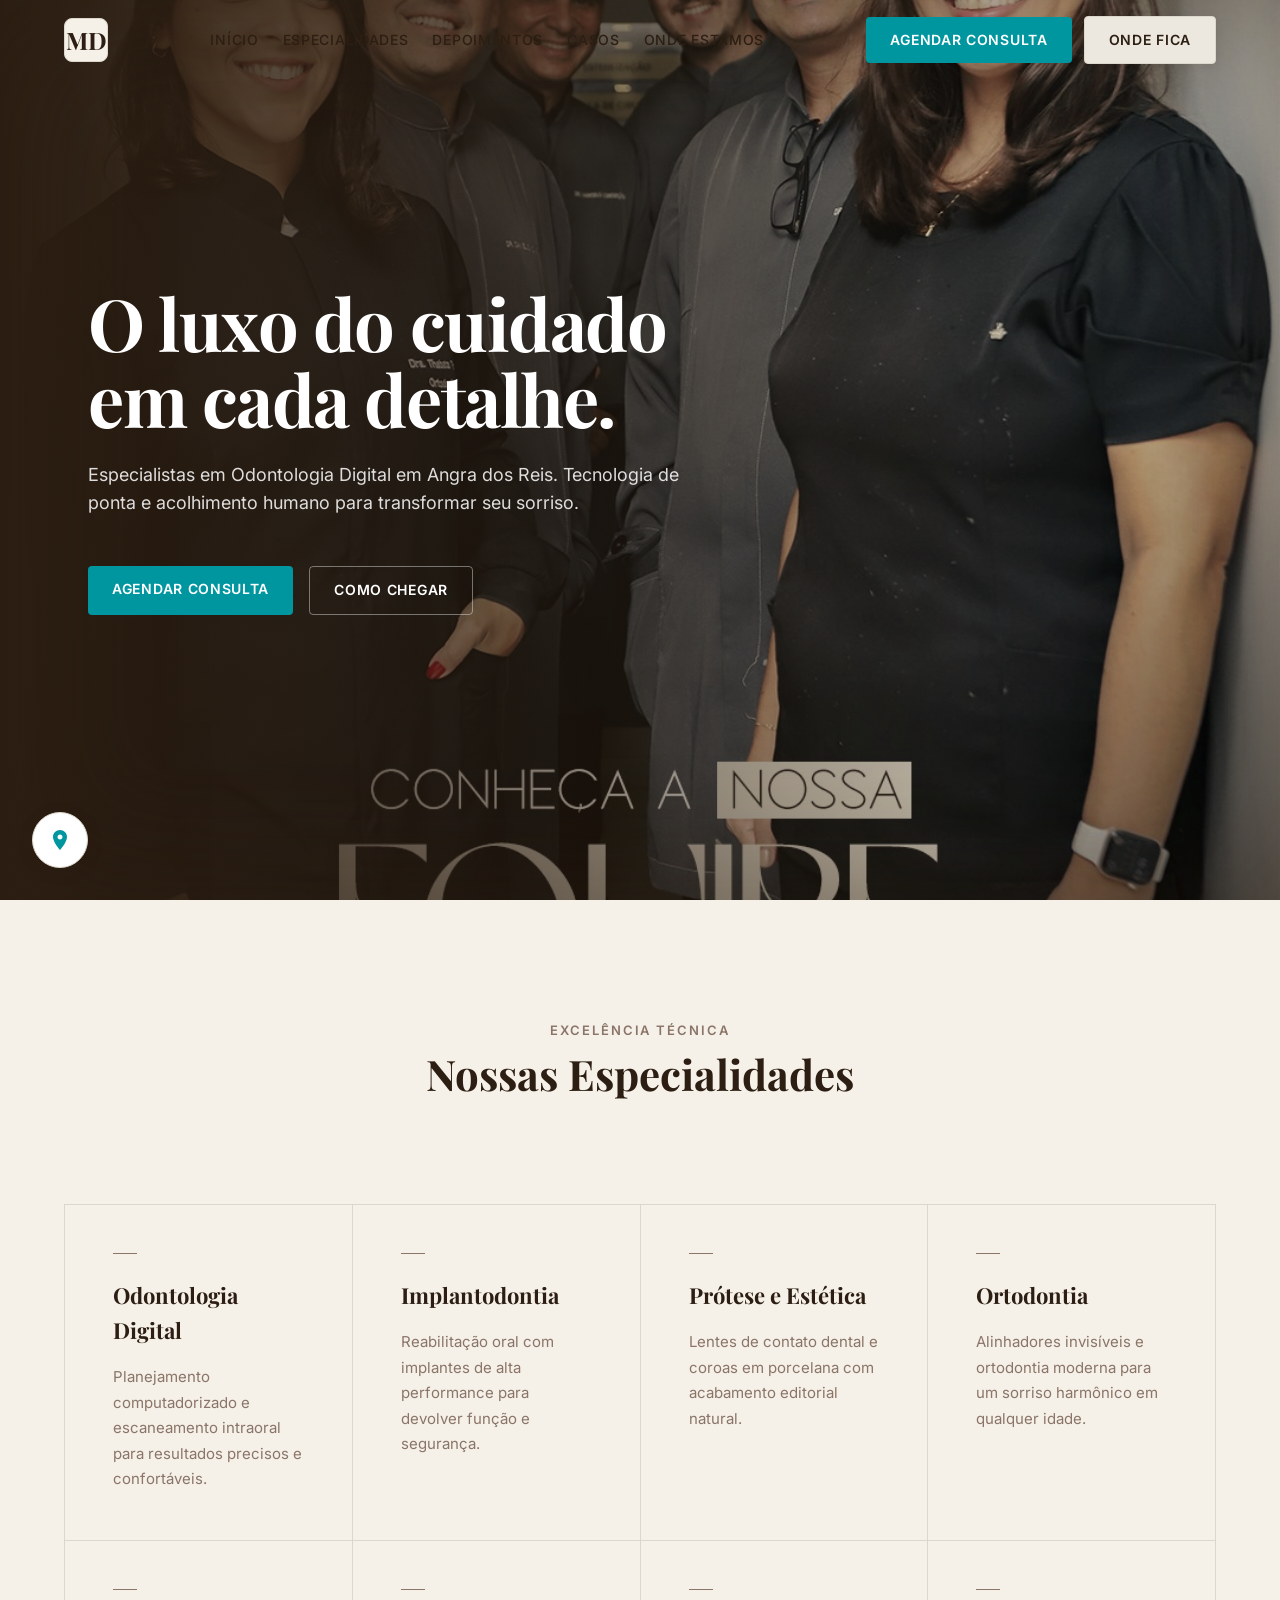
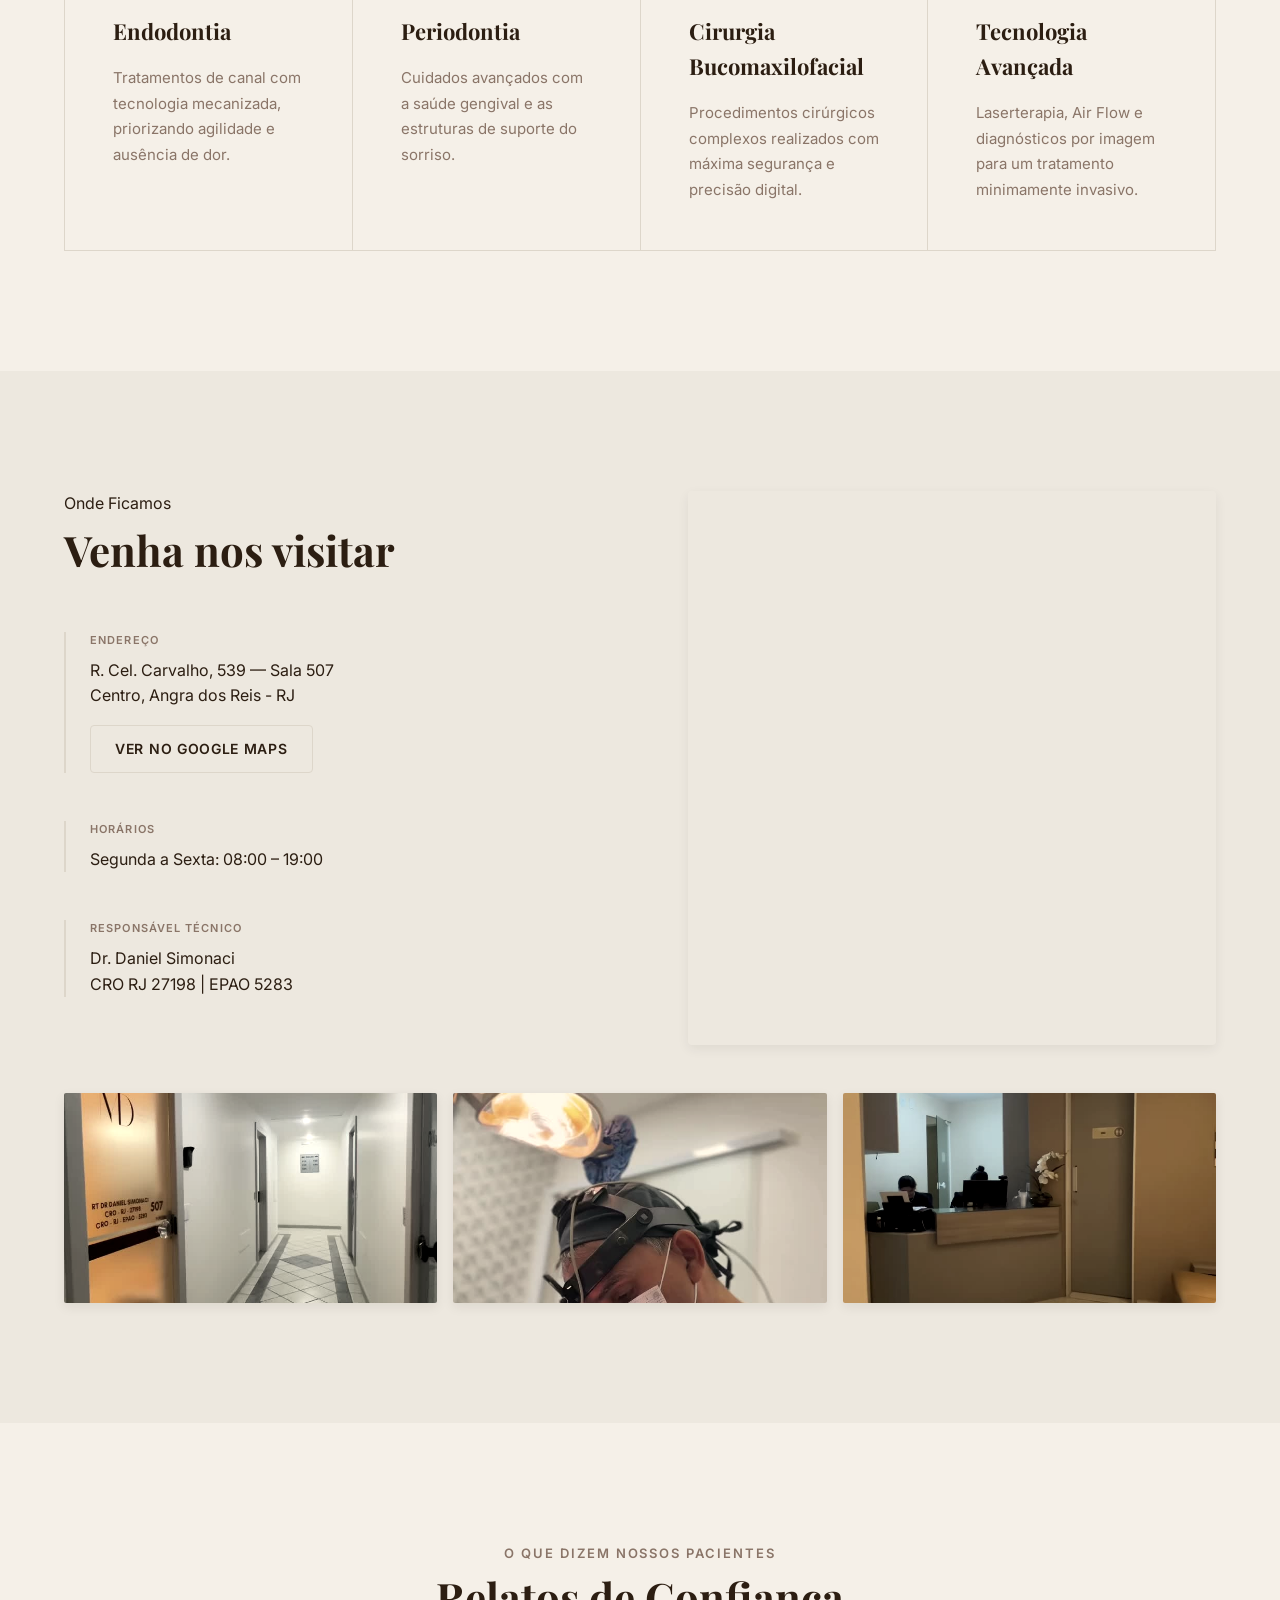
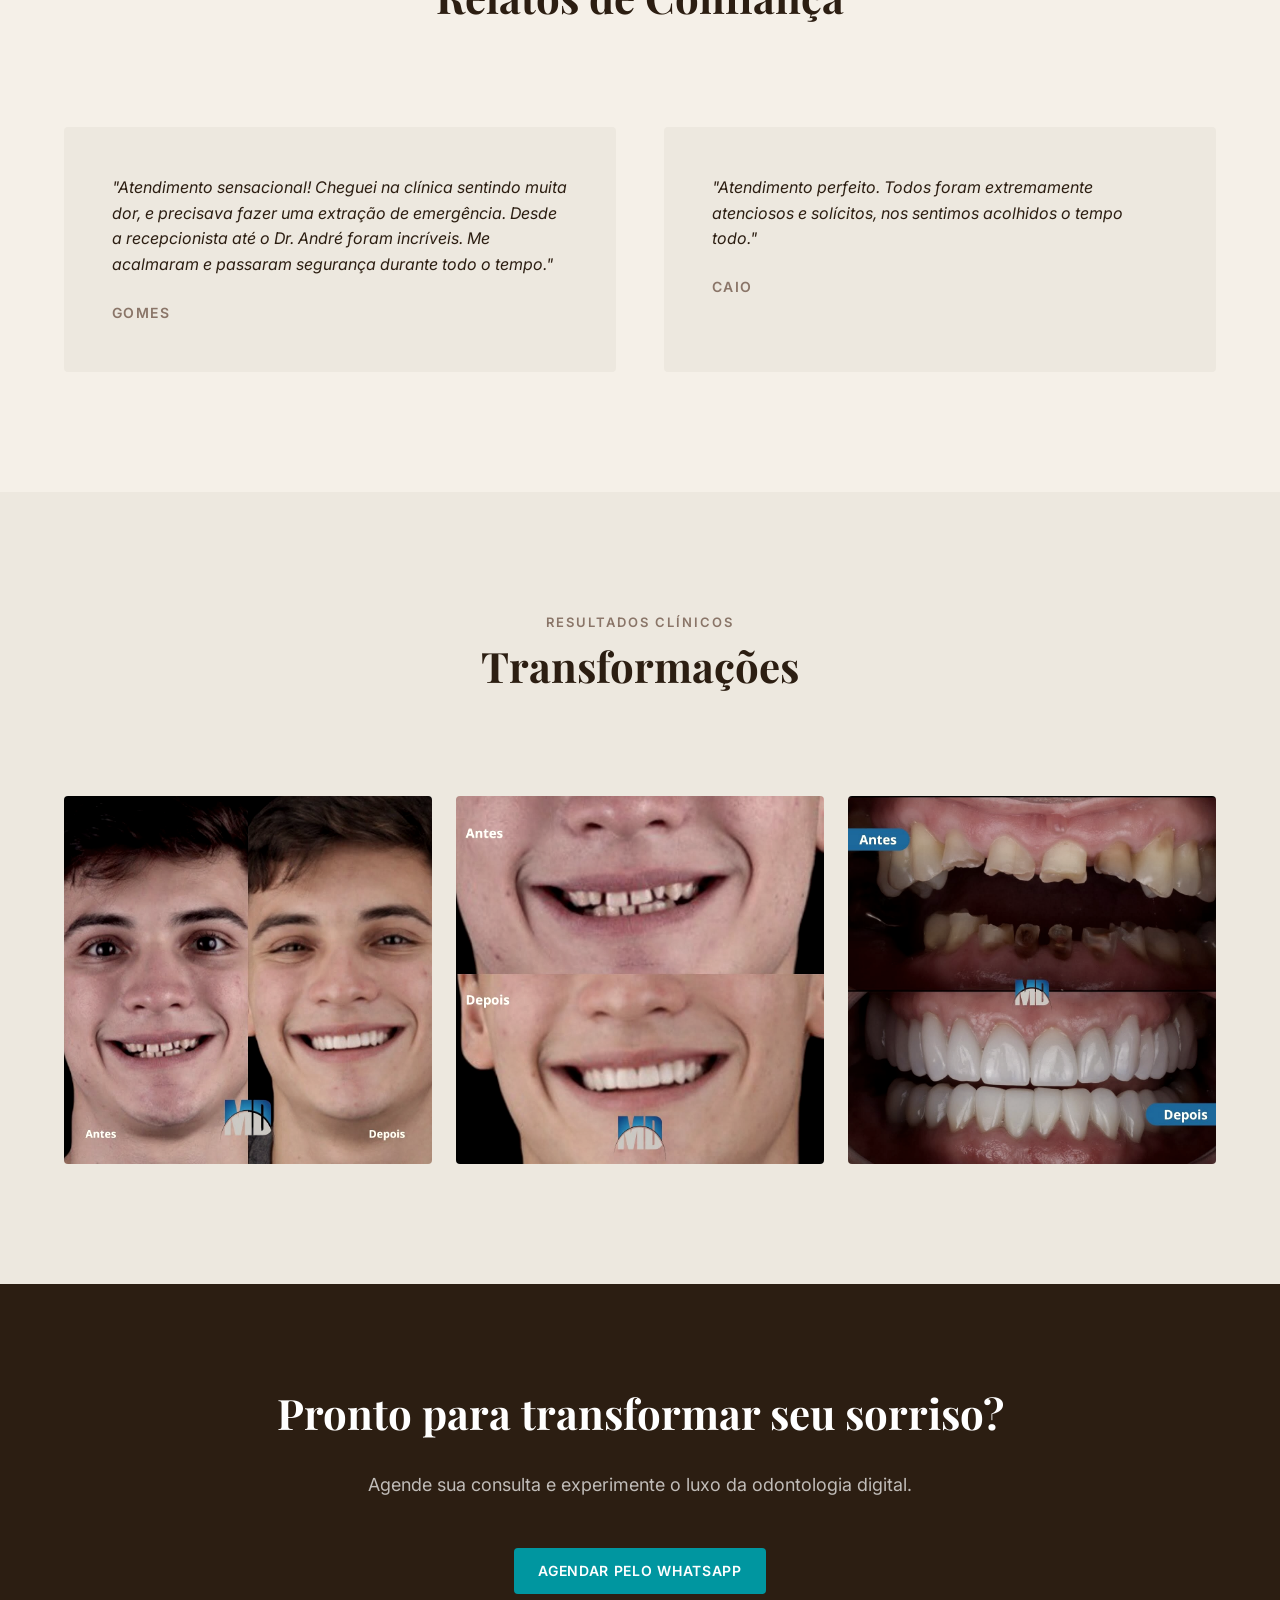
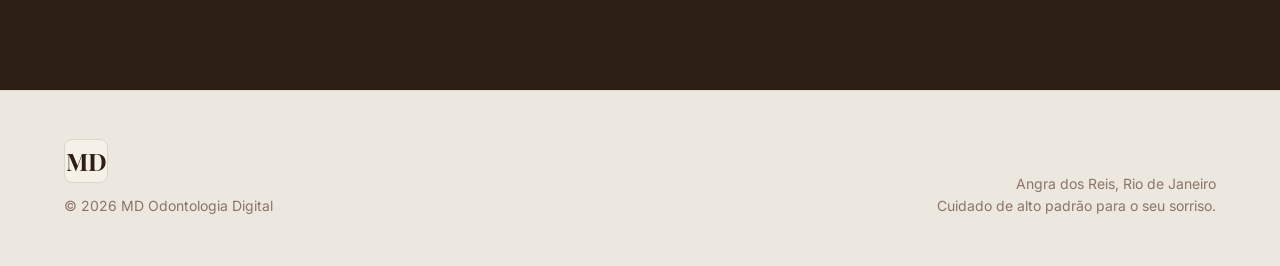
==== projects/md-odontologia-digital/index.html @ c64c3504 "feat: add location button to header and refine mobile styles" ====
<!DOCTYPE html>
<html lang="pt-BR">
<head>
    <meta charset="UTF-8">
    <meta name="viewport" content="width=device-width, initial-scale=1.0">
    <title>MD Odontologia Digital — Angra dos Reis</title>
    <meta name="description" content="Especialistas em Odontologia Digital em Angra dos Reis. Implantes, Próteses, Estética e mais.">
    
    <!-- Google Fonts -->
    <link rel="preconnect" href="https://fonts.googleapis.com">
    <link rel="preconnect" href="https://fonts.gstatic.com" crossorigin>
    <link href="https://fonts.googleapis.com/css2?family=Inter:wght@400;500;600&family=Playfair+Display:wght@700&display=swap" rel="stylesheet">
    
    <!-- SEO / Schema.org -->
    <script type="application/ld+json">
    {
      "@context": "https://schema.org",
      "@type": "Dentist",
      "name": "MD Odontologia Digital",
      "image": "https://mdodontologiadigital.com.br/assets/equipe.jpg",
      "@id": "https://mdodontologiadigital.com.br",
      "url": "https://mdodontologiadigital.com.br",
      "telephone": "+5524999960640",
      "address": {
        "@type": "PostalAddress",
        "streetAddress": "R. Cel. Carvalho, 539 - Sala 507",
        "addressLocality": "Angra dos Reis",
        "addressRegion": "RJ",
        "postalCode": "23900-315",
        "addressCountry": "BR"
      },
      "geo": {
        "@type": "GeoCoordinates",
        "latitude": -23.0079158,
        "longitude": -44.3203566
      },
      "openingHoursSpecification": {
        "@type": "OpeningHoursSpecification",
        "dayOfWeek": [
          "Monday",
          "Tuesday",
          "Wednesday",
          "Thursday",
          "Friday"
        ],
        "opens": "08:00",
        "closes": "19:00"
      },
      "sameAs": [
        "https://www.instagram.com/mdodontologiadigital/"
      ]
    }
    </script>
    
    <style>
        :root {
            --warm-cream: #F5F0E8;
            --deep-espresso: #2C1E12;
            --warm-sand: #EDE8DF;
            --warm-stone: #8A7568;
            --clinical-teal: #0096A0;
            --warm-divider: #DDD6CA;
            
            --space-md: 24px;
            --space-lg: 48px;
            --space-xl: 96px;
            --space-2xl: 120px;
            
            --max-width: 1200px;
            --header-height: 80px;
        }

        /* Reset & Base */
        * { margin: 0; padding: 0; box-sizing: border-box; }
        body {
            font-family: 'Inter', sans-serif;
            background-color: var(--warm-cream);
            color: var(--deep-espresso);
            line-height: 1.6;
            -webkit-font-smoothing: antialiased;
        }
        h1, h2, h3 { font-family: 'Playfair Display', serif; font-weight: 700; }
        a { text-decoration: none; color: inherit; transition: 0.3s ease; }
        ul { list-style: none; }
        img { max-width: 100%; height: auto; display: block; }

        .container {
            width: 100%;
            max-width: var(--max-width);
            margin: 0 auto;
            padding: 0 var(--space-md);
        }

        /* Navigation */
        nav {
            position: fixed;
            top: 0; left: 0; right: 0;
            height: var(--header-height);
            z-index: 1000;
            display: flex;
            align-items: center;
            transition: all 0.3s ease;
        }
        nav.nav-scrolled {
            background-color: rgba(245, 240, 232, 0.85);
            backdrop-filter: blur(12px) saturate(1.4);
            -webkit-backdrop-filter: blur(12px) saturate(1.4);
            box-shadow: 0 1px 0 rgba(44, 30, 18, 0.05);
        }
        .nav-inner {
            display: flex;
            justify-content: space-between;
            align-items: center;
            width: 100%;
        }
        .logo {
            font-family: 'Playfair Display', serif;
            font-size: 24px;
            font-weight: 700;
            background: var(--warm-cream); /* Updated to match brand background */
            border: 1px solid var(--warm-divider);
            width: 44px;
            height: 44px;
            display: flex;
            align-items: center;
            justify-content: center;
            border-radius: 8px;
        }
        .nav-links { display: none; gap: var(--space-md); }
        .nav-links a { font-size: 14px; font-weight: 500; text-transform: uppercase; letter-spacing: 0.05em; }
        .nav-links a:hover { color: var(--clinical-teal); }
        
        .btn-cta {
            background-color: var(--clinical-teal);
            color: white;
            padding: 12px 24px;
            border-radius: 4px;
            font-weight: 600;
            font-size: 14px;
            text-transform: uppercase;
            letter-spacing: 0.05em;
            display: inline-block;
            white-space: nowrap;
        }
        .btn-cta:hover { transform: translateY(-2px); box-shadow: 0 4px 12px rgba(0, 150, 160, 0.2); }

        .btn-location-header {
            background-color: var(--warm-sand);
            color: var(--deep-espresso);
            padding: 12px 24px;
            border-radius: 4px;
            font-weight: 600;
            font-size: 14px;
            text-transform: uppercase;
            letter-spacing: 0.05em;
            border: 1px solid var(--warm-divider);
            display: inline-block;
            box-shadow: 0 2px 10px rgba(44, 30, 18, 0.08);
            white-space: nowrap;
        }
        .btn-location-header:hover {
            background-color: var(--warm-cream);
            border-color: var(--deep-espresso);
            transform: translateY(-2px);
            box-shadow: 0 4px 15px rgba(44, 30, 18, 0.12);
        }

        .btn-secondary {
            background-color: transparent;
            color: white;
            padding: 12px 24px;
            border-radius: 4px;
            font-weight: 600;
            font-size: 14px;
            text-transform: uppercase;
            letter-spacing: 0.05em;
            border: 1px solid rgba(255, 255, 255, 0.4);
            display: inline-block;
        }
        .btn-secondary:hover { 
            background-color: rgba(255, 255, 255, 0.1); 
            border-color: white;
            transform: translateY(-2px); 
        }

        .btn-outline-dark {
            background-color: transparent;
            color: var(--deep-espresso);
            padding: 12px 24px;
            border-radius: 4px;
            font-weight: 600;
            font-size: 14px;
            text-transform: uppercase;
            letter-spacing: 0.05em;
            border: 1px solid var(--warm-divider);
            display: inline-block;
        }
        .btn-outline-dark:hover {
            background-color: var(--warm-sand);
            border-color: var(--deep-espresso);
            transform: translateY(-2px);
        }

        .hero-actions {
            display: flex;
            gap: 16px;
            flex-wrap: wrap;
        }

        /* Floating Location Button */
        .btn-floating-location {
            position: fixed;
            bottom: 32px;
            left: 32px;
            z-index: 999;
            background-color: white;
            color: var(--deep-espresso);
            width: 56px;
            height: 56px;
            border-radius: 50%;
            display: flex;
            align-items: center;
            justify-content: center;
            box-shadow: 0 4px 16px rgba(44, 30, 18, 0.15);
            transition: all 0.3s ease;
            border: 1px solid var(--warm-divider);
        }
        .btn-floating-location:hover {
            transform: scale(1.1);
            box-shadow: 0 6px 20px rgba(44, 30, 18, 0.2);
        }
        .btn-floating-location svg { width: 24px; height: 24px; fill: var(--clinical-teal); }

        @media (max-width: 768px) {
            .btn-floating-location { bottom: 24px; left: 24px; width: 48px; height: 48px; }
            .hero-actions { justify-content: center; }
        }

        .nav-actions {
            display: flex;
            gap: 12px;
            align-items: center;
        }

        @media (max-width: 480px) {
            .nav-actions { gap: 6px; }
            .nav-actions .btn-cta, 
            .nav-actions .btn-location-header {
                padding: 10px 14px;
                font-size: 11px;
            }
            .logo { width: 40px; height: 40px; font-size: 20px; }
        }

        /* Hero Section */
        .hero {
            height: 100vh;
            min-height: 600px;
            position: relative;
            display: flex;
            align-items: center;
            overflow: hidden;
            background-color: var(--deep-espresso);
        }
        .hero-video {
            position: absolute;
            top: 0; left: 0;
            width: 100%; height: 100%;
            object-fit: cover;
            z-index: 0;
            filter: saturate(0.8) contrast(1.1) sepia(0.15); /* Editorial filter */
        }
        .hero::before {
            content: '';
            position: absolute;
            inset: 0;
            background: linear-gradient(to right, var(--deep-espresso) 0%, rgba(44, 30, 18, 0.7) 30%, transparent 100%);
            z-index: 1;
        }
        .hero::after {
            content: '';
            position: absolute;
            inset: 0;
            box-shadow: inset 0 0 150px rgba(44, 30, 18, 0.5); /* Vinheta */
            z-index: 2;
        }
        .hero-content {
            position: relative;
            z-index: 10;
            color: white;
            max-width: 650px;
        }
        .hero h1 {
            font-size: clamp(44px, 8vw, 72px);
            line-height: 1.05;
            margin-bottom: var(--space-md);
            letter-spacing: -0.02em;
        }
        .hero p {
            font-size: 18px;
            margin-bottom: var(--space-lg);
            color: rgba(255, 255, 255, 0.85);
            font-weight: 400;
        }

        /* Reveal Animation Classes */
        @media (prefers-reduced-motion: no-preference) {
            .reveal-item {
                opacity: 0;
                transform: translateY(28px);
                transition: opacity 0.8s cubic-bezier(0.22, 1, 0.36, 1), transform 0.8s cubic-bezier(0.22, 1, 0.36, 1);
            }
            .reveal-item.reveal-visible {
                opacity: 1;
                transform: translateY(0);
            }
        }

        /* Specialties Section */
        .section { padding: var(--space-2xl) 0; }
        .section-header { margin-bottom: var(--space-xl); text-align: center; }
        .section-header h2 { font-size: 42px; margin-bottom: 12px; }
        .section-header .subtitle { color: var(--warm-stone); text-transform: uppercase; font-size: 13px; letter-spacing: 0.15em; font-weight: 600; }

        .grid-specialties {
            display: grid;
            grid-template-columns: repeat(auto-fit, minmax(280px, 1fr));
            gap: 1px; /* Gap simulated by background for thin dividers */
            background-color: var(--warm-divider);
            border: 1px solid var(--warm-divider);
        }
        .specialty-card {
            background-color: var(--warm-cream);
            padding: var(--space-lg);
            transition: all 0.4s ease;
            display: flex;
            flex-direction: column;
            justify-content: flex-start;
        }
        .specialty-card:hover { 
            background-color: var(--warm-sand);
            box-shadow: inset 0 0 0 1px var(--deep-espresso);
            z-index: 5;
        }
        .specialty-card h3 { font-size: 22px; margin-bottom: 16px; color: var(--deep-espresso); }
        .specialty-card p { font-size: 15px; color: var(--warm-stone); line-height: 1.7; }
        
        .specialty-card::before {
            content: '';
            width: 24px;
            height: 1px;
            background-color: var(--warm-stone);
            margin-bottom: 24px;
            display: block;
        }

        /* Location & Space */
        .location-grid {
            display: grid;
            grid-template-columns: 1fr;
            gap: var(--space-xl);
            align-items: center;
        }
        @media (min-width: 1024px) {
            .location-grid { grid-template-columns: 1fr 1fr; }
        }
        .location-info h2 { font-size: 42px; margin-bottom: var(--space-lg); }
        .info-item { margin-bottom: var(--space-lg); border-left: 2px solid var(--warm-divider); padding-left: var(--space-md); }
        .info-label { font-weight: 600; text-transform: uppercase; font-size: 11px; color: var(--warm-stone); margin-bottom: 8px; letter-spacing: 0.1em; }
        .info-content { font-size: 16px; color: var(--deep-espresso); }
        
        .gallery-space {
            display: grid;
            grid-template-columns: repeat(auto-fit, minmax(200px, 1fr));
            gap: 16px;
            margin-top: var(--space-lg);
        }
        .gallery-item { border-radius: 2px; overflow: hidden; box-shadow: 0 4px 12px rgba(44, 30, 18, 0.08); aspect-ratio: 16/9; }
        .gallery-item img { 
            width: 100%; height: 100%; object-fit: cover; transition: transform 0.6s ease; 
            filter: saturate(0.8) contrast(1.1) sepia(0.15); /* Editorial filter */
        }
        .gallery-item:hover img { transform: scale(1.05); }

        .map-container {
            width: 100%;
            height: 100%;
            min-height: 350px;
            border-radius: 4px;
            overflow: hidden;
            box-shadow: 0 4px 12px rgba(44, 30, 18, 0.07);
            filter: grayscale(0.4) contrast(1.1);
            transition: filter 0.3s ease;
        }
        .map-container:hover { filter: grayscale(0); }
        .map-container iframe { width: 100%; height: 100%; border: 0; display: block; }

        /* Testimonials */
        .grid-testimonials {
            display: grid;
            grid-template-columns: 1fr;
            gap: var(--space-lg);
        }
        @media (min-width: 768px) {
            .grid-testimonials { grid-template-columns: 1fr 1fr; }
        }
        .testimonial-card {
            background-color: var(--warm-sand);
            padding: var(--space-lg);
            border-radius: 4px;
        }
        .testimonial-content { font-style: italic; font-size: 16px; margin-bottom: 24px; color: var(--deep-espresso); }
        .testimonial-author { font-weight: 600; font-size: 14px; color: var(--warm-stone); text-transform: uppercase; letter-spacing: 0.1em; }

        /* Before & After Cases */
        .grid-cases {
            display: grid;
            grid-template-columns: repeat(auto-fit, minmax(300px, 1fr));
            gap: 24px;
        }
        .case-card { overflow: hidden; border-radius: 4px; }
        .case-card img { 
            width: 100%; height: auto; transition: transform 0.6s ease; 
            filter: saturate(0.8) contrast(1.1) sepia(0.15); /* Editorial filter */
        }
        .case-card:hover img { transform: scale(1.03); }

        /* Final CTA */
        .cta-final {
            background-color: var(--deep-espresso);
            color: white;
            padding: var(--space-xl) 0;
            text-align: center;
        }
        .cta-final h2 { font-size: 42px; margin-bottom: var(--space-md); }
        .cta-final p { font-size: 18px; margin-bottom: var(--space-lg); color: rgba(255, 255, 255, 0.7); }

        /* Footer */
        footer {
            background-color: var(--warm-sand);
            padding: var(--space-lg) 0;
            border-top: 1px solid var(--warm-divider);
            font-size: 14px;
            color: var(--warm-stone);
        }
        .footer-inner {
            display: flex;
            flex-direction: column;
            gap: var(--space-lg);
        }
        @media (min-width: 768px) {
            .footer-inner { flex-direction: row; justify-content: space-between; align-items: flex-end; }
        }
        .footer-brand .logo { margin-bottom: 12px; color: var(--deep-espresso); }
        .footer-legal { text-align: right; }

        /* Mobile Adjustments */
        @media (min-width: 768px) {
            .nav-links { display: flex; }
            .hero-content { padding-left: var(--space-md); }
        }
    </style>
</head>
<body>

    <nav id="main-nav">
        <div class="container nav-inner">
            <div class="logo">MD</div>
            <ul class="nav-links">
                <li><a href="#hero">Início</a></li>
                <li><a href="#especialidades">Especialidades</a></li>
                <li><a href="#depoimentos">Depoimentos</a></li>
                <li><a href="#casos">Casos</a></li>
                <li><a href="#localizacao">Onde Estamos</a></li>
            </ul>
            <div class="nav-actions">
                <a href="https://wa.me/24999960640" class="btn-cta">Agendar Consulta</a>
                <a href="#localizacao" class="btn-location-header">Onde Fica</a>
            </div>
        </div>
    </nav>

    <section id="hero" class="hero">
        <video autoplay muted loop playsinline class="hero-video" poster="assets/equipe.jpg">
            <source src="assets/md-odontologia-clinic.mp4" type="video/mp4">
        </video>
        <div class="container">
            <div class="hero-content reveal-item" data-reveal>
                <h1>O luxo do cuidado em cada detalhe.</h1>
                <p>Especialistas em Odontologia Digital em Angra dos Reis. Tecnologia de ponta e acolhimento humano para transformar seu sorriso.</p>
                <div class="hero-actions">
                    <a href="https://wa.me/24999960640" class="btn-cta">Agendar Consulta</a>
                    <a href="#localizacao" class="btn-secondary">Como Chegar</a>
                </div>
            </div>
        </div>
    </section>

    <section id="especialidades" class="section">
        <div class="container">
            <div class="section-header reveal-item" data-reveal>
                <p class="subtitle">Excelência Técnica</p>
                <h2>Nossas Especialidades</h2>
            </div>
            
            <div class="grid-specialties" data-reveal>
                <div class="specialty-card">
                    <h3>Odontologia Digital</h3>
                    <p>Planejamento computadorizado e escaneamento intraoral para resultados precisos e confortáveis.</p>
                </div>
                <div class="specialty-card">
                    <h3>Implantodontia</h3>
                    <p>Reabilitação oral com implantes de alta performance para devolver função e segurança.</p>
                </div>
                <div class="specialty-card">
                    <h3>Prótese e Estética</h3>
                    <p>Lentes de contato dental e coroas em porcelana com acabamento editorial natural.</p>
                </div>
                <div class="specialty-card">
                    <h3>Ortodontia</h3>
                    <p>Alinhadores invisíveis e ortodontia moderna para um sorriso harmônico em qualquer idade.</p>
                </div>
                <div class="specialty-card">
                    <h3>Endodontia</h3>
                    <p>Tratamentos de canal com tecnologia mecanizada, priorizando agilidade e ausência de dor.</p>
                </div>
                <div class="specialty-card">
                    <h3>Periodontia</h3>
                    <p>Cuidados avançados com a saúde gengival e as estruturas de suporte do sorriso.</p>
                </div>
                <div class="specialty-card">
                    <h3>Cirurgia Bucomaxilofacial</h3>
                    <p>Procedimentos cirúrgicos complexos realizados com máxima segurança e precisão digital.</p>
                </div>
                <div class="specialty-card">
                    <h3>Tecnologia Avançada</h3>
                    <p>Laserterapia, Air Flow e diagnósticos por imagem para um tratamento minimamente invasivo.</p>
                </div>
            </div>
        </div>
    </section>

    <section id="localizacao" class="section" style="background-color: var(--warm-sand);">
        <div class="container">
            <div class="location-grid">
                <div class="location-info reveal-item" data-reveal>
                    <p class="subtitle">Onde Ficamos</p>
                    <h2>Venha nos visitar</h2>
                    
                    <div class="info-item">
                        <p class="info-label">Endereço</p>
                        <p>R. Cel. Carvalho, 539 — Sala 507<br>Centro, Angra dos Reis - RJ</p>
                        <a href="https://www.google.com/maps/place/MD+Odontologia+Especializada/@-23.0079158,-44.3203566,17z/data=!3m1!4b1!4m6!3m5!1s0x9c4f64a57e8283:0xdf907feb85636cb6!8m2!3d-23.0079158!4d-44.3203566!16s%2Fg%2F11q8jpsqmd" target="_blank" class="btn-outline-dark" style="margin-top: 16px;">Ver no Google Maps</a>
                    </div>
                    
                    <div class="info-item">
                        <p class="info-label">Horários</p>
                        <p>Segunda a Sexta: 08:00 – 19:00</p>
                    </div>

                    <div class="info-item">
                        <p class="info-label">Responsável Técnico</p>
                        <p>Dr. Daniel Simonaci<br>CRO RJ 27198 | EPAO 5283</p>
                    </div>
                </div>
                
                <div class="map-container reveal-item" data-reveal>
                    <iframe src="https://www.google.com/maps/embed?pb=!1m18!1m12!1m3!1d3671.353386026888!2d-44.32254522402636!3d-23.00714994231853!2m3!1f0!2f0!3f0!3m2!1i1024!2i768!4f13.1!3m3!1m2!1s0x9c4f64a57e8283%3A0xdf907feb85636cb6!2sMD%20Odontologia%20Especializada!5e0!3m2!1spt-BR!2sbr!4v1715638000000!5m2!1spt-BR!2sbr" allowfullscreen="" loading="lazy" referrerpolicy="no-referrer-when-downgrade"></iframe>
                </div>
            </div>
            
            <div class="gallery-space" data-reveal>
                <div class="gallery-item"><img src="assets/frame-entrada-clinica-01.jpg" alt="Entrada da Clínica"></div>
                <div class="gallery-item"><img src="assets/frame-atendimento-01.jpg" alt="Sala de Atendimento"></div>
                <div class="gallery-item"><img src="assets/frame-entrada-clinica-04.jpg" alt="Recepção"></div>
            </div>
        </div>
    </section>

    <section id="depoimentos" class="section">
        <div class="container">
            <div class="section-header reveal-item" data-reveal>
                <p class="subtitle">O que dizem nossos pacientes</p>
                <h2>Relatos de Confiança</h2>
            </div>
            
            <div class="grid-testimonials" data-reveal>
                <div class="testimonial-card">
                    <p class="testimonial-content">"Atendimento sensacional! Cheguei na clínica sentindo muita dor, e precisava fazer uma extração de emergência. Desde a recepcionista até o Dr. André foram incríveis. Me acalmaram e passaram segurança durante todo o tempo."</p>
                    <p class="testimonial-author">Gomes</p>
                </div>
                <div class="testimonial-card">
                    <p class="testimonial-content">"Atendimento perfeito. Todos foram extremamente atenciosos e solícitos, nos sentimos acolhidos o tempo todo."</p>
                    <p class="testimonial-author">Caio</p>
                </div>
            </div>
        </div>
    </section>

    <section id="casos" class="section" style="background-color: var(--warm-sand);">
        <div class="container">
            <div class="section-header reveal-item" data-reveal>
                <p class="subtitle">Resultados Clínicos</p>
                <h2>Transformações</h2>
            </div>
            
            <div class="grid-cases" data-reveal>
                <div class="case-card"><img src="assets/before-after-01.jpg" alt="Caso Clínico 01"></div>
                <div class="case-card"><img src="assets/before-after-02.jpg" alt="Caso Clínico 02"></div>
                <div class="case-card"><img src="assets/before-after-03.jpg" alt="Caso Clínico 03"></div>
            </div>
        </div>
    </section>

    <section class="cta-final">
        <div class="container">
            <div class="reveal-item" data-reveal>
                <h2>Pronto para transformar seu sorriso?</h2>
                <p>Agende sua consulta e experimente o luxo da odontologia digital.</p>
                <a href="https://wa.me/24999960640" class="btn-cta">Agendar pelo WhatsApp</a>
            </div>
        </div>
    </section>

    <footer>
        <div class="container footer-inner">
            <div class="footer-brand">
                <div class="logo">MD</div>
                <p>© 2026 MD Odontologia Digital</p>
            </div>
            <div class="footer-legal">
                <p>Angra dos Reis, Rio de Janeiro</p>
                <p>Cuidado de alto padrão para o seu sorriso.</p>
            </div>
        </div>
    </footer>

    <script>
        // Nav Blur on Scroll
        const nav = document.getElementById('main-nav');
        window.addEventListener('scroll', () => {
            nav.classList.toggle('nav-scrolled', window.scrollY > 24);
        }, { passive: true });

        // Scroll Reveal Stagger
        (function () {
            const prefersReduced = window.matchMedia('(prefers-reduced-motion: reduce)').matches;
            const DEFAULT_DELAY = 100;
            const DEFAULT_THRESHOLD = 0.15;

            function setup() {
                const containers = document.querySelectorAll('[data-reveal]');

                containers.forEach((container) => {
                    const delay = parseInt(container.dataset.revealDelay, 10) || DEFAULT_DELAY;
                    const threshold = parseFloat(container.dataset.revealThreshold) || DEFAULT_THRESHOLD;
                    const children = container.children;
                    const isGrid = children.length > 1 && container.classList.contains('grid-specialties') || container.classList.contains('gallery-space');

                    if (prefersReduced) {
                        container.classList.add('reveal-visible');
                        Array.from(children).forEach((c) => c.classList.add('reveal-visible'));
                        return;
                    }

                    if (isGrid) {
                        Array.from(children).forEach((child, i) => {
                            child.classList.add('reveal-item');
                            child.style.transitionDelay = `${i * delay}ms`;
                        });
                    } else {
                        container.classList.add('reveal-item');
                    }

                    const observer = new IntersectionObserver(
                        (entries) => {
                            entries.forEach((entry) => {
                                if (entry.isIntersecting) {
                                    if (isGrid) {
                                        Array.from(children).forEach((c) => c.classList.add('reveal-visible'));
                                    } else {
                                        container.classList.add('reveal-visible');
                                    }
                                    observer.unobserve(entry.target);
                                }
                            });
                        },
                        { threshold }
                    );

                    observer.observe(container);
                });
            }

            if (document.readyState === 'loading') {
                document.addEventListener('DOMContentLoaded', setup);
            } else {
                setup();
            }
        })();
    </script>

    <!-- Floating Location Button -->
    <a href="https://www.google.com/maps/place/MD+Odontologia+Especializada/@-23.0079158,-44.3203566,17z/data=!3m1!4b1!4m6!3m5!1s0x9c4f64a57e8283:0xdf907feb85636cb6!8m2!3d-23.0079158!4d-44.3203566!16s%2Fg%2F11q8jpsqmd" target="_blank" class="btn-floating-location" aria-label="Ver localização no Google Maps">
        <svg viewBox="0 0 24 24"><path d="M12 2C8.13 2 5 5.13 5 9c0 5.25 7 13 7 13s7-7.75 7-13c0-3.87-3.13-7-7-7zm0 9.5c-1.38 0-2.5-1.12-2.5-2.5s1.12-2.5 2.5-2.5 2.5 1.12 2.5 2.5-1.12 2.5-2.5 2.5z"/></svg>
    </a>
</body>
</html>
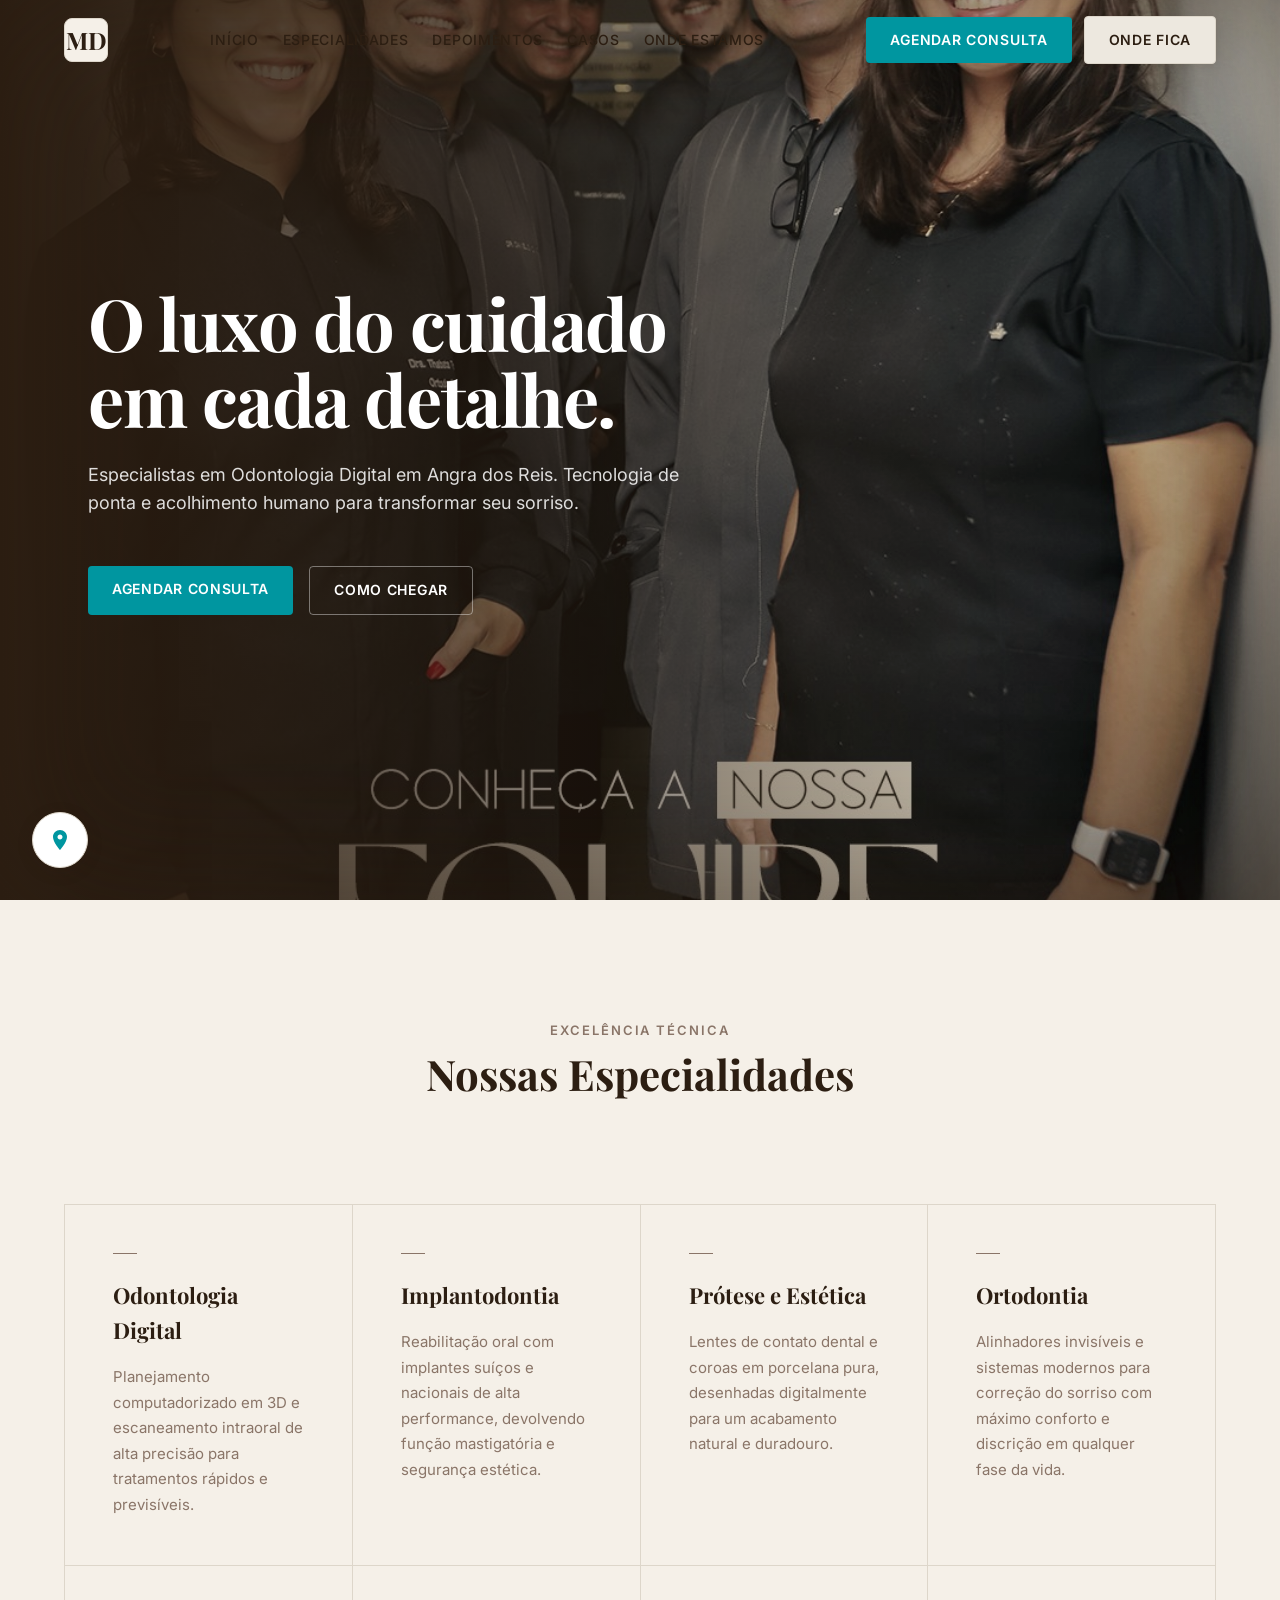
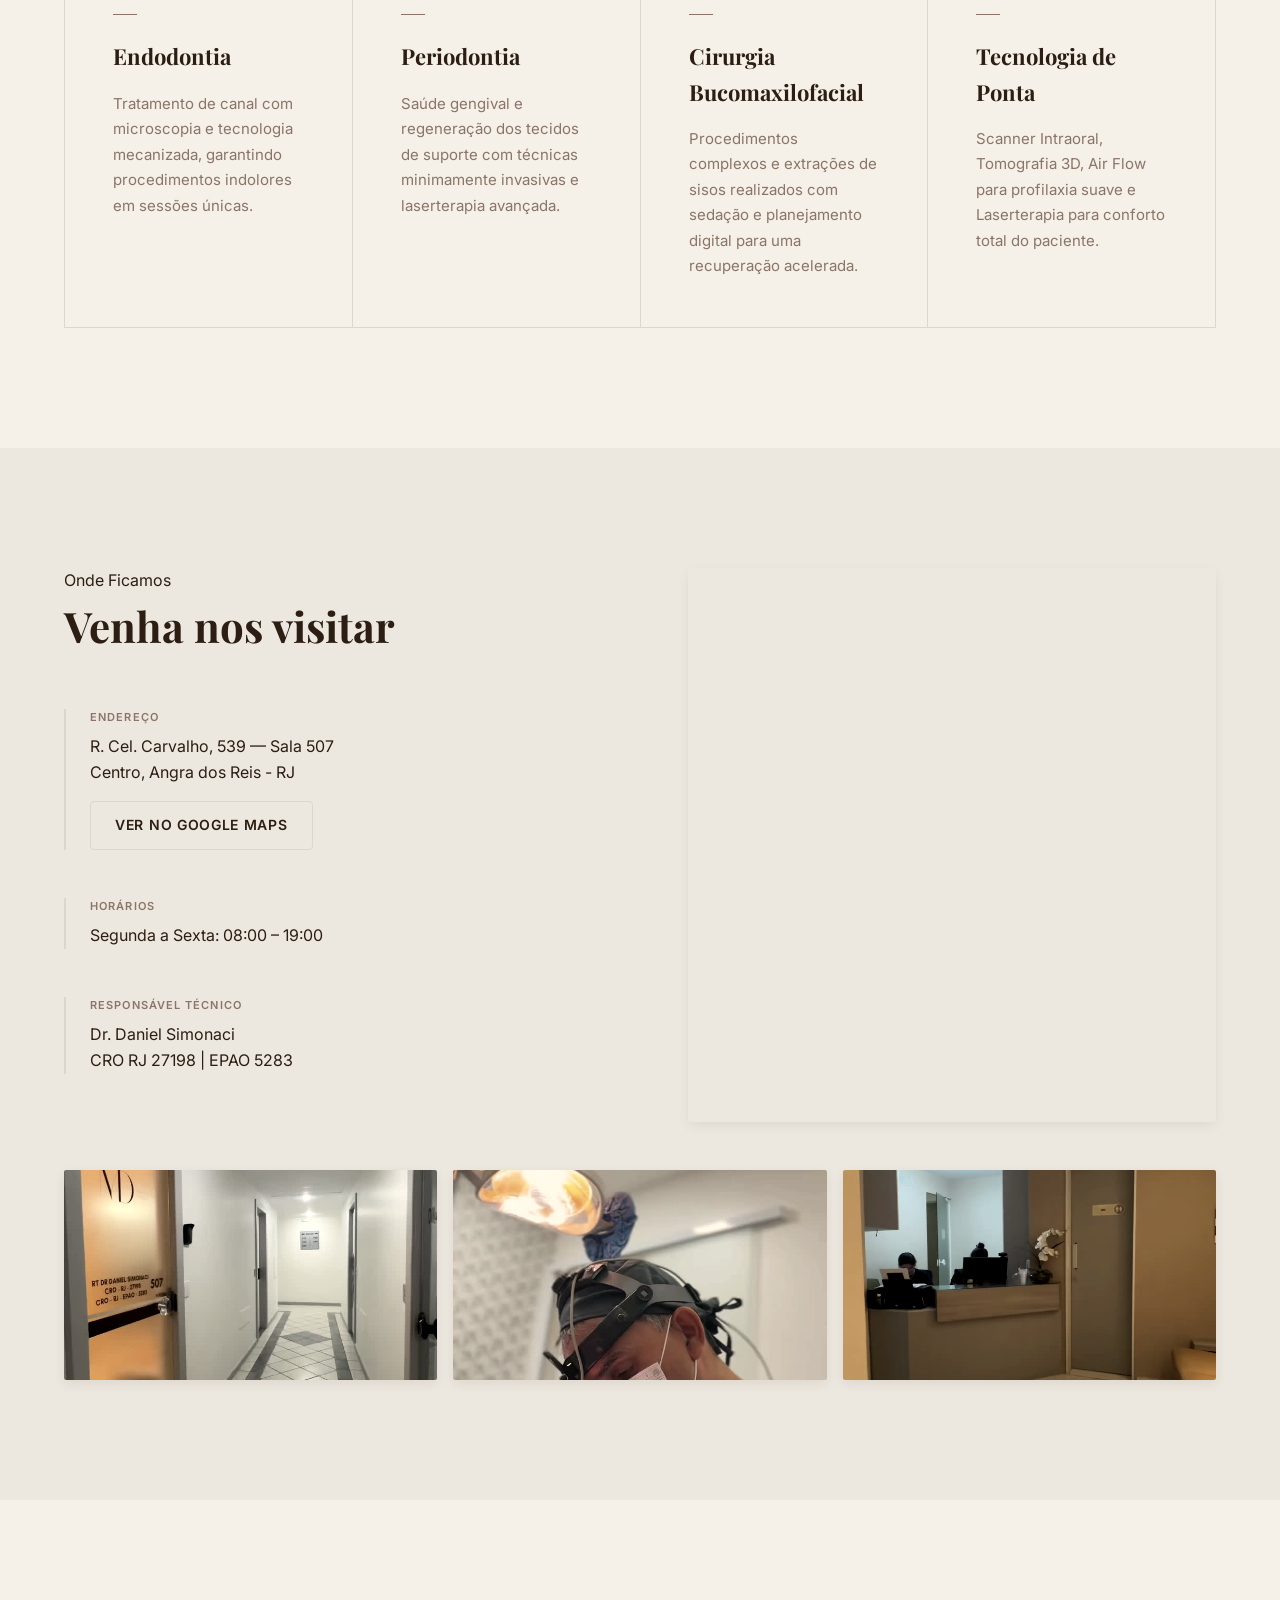
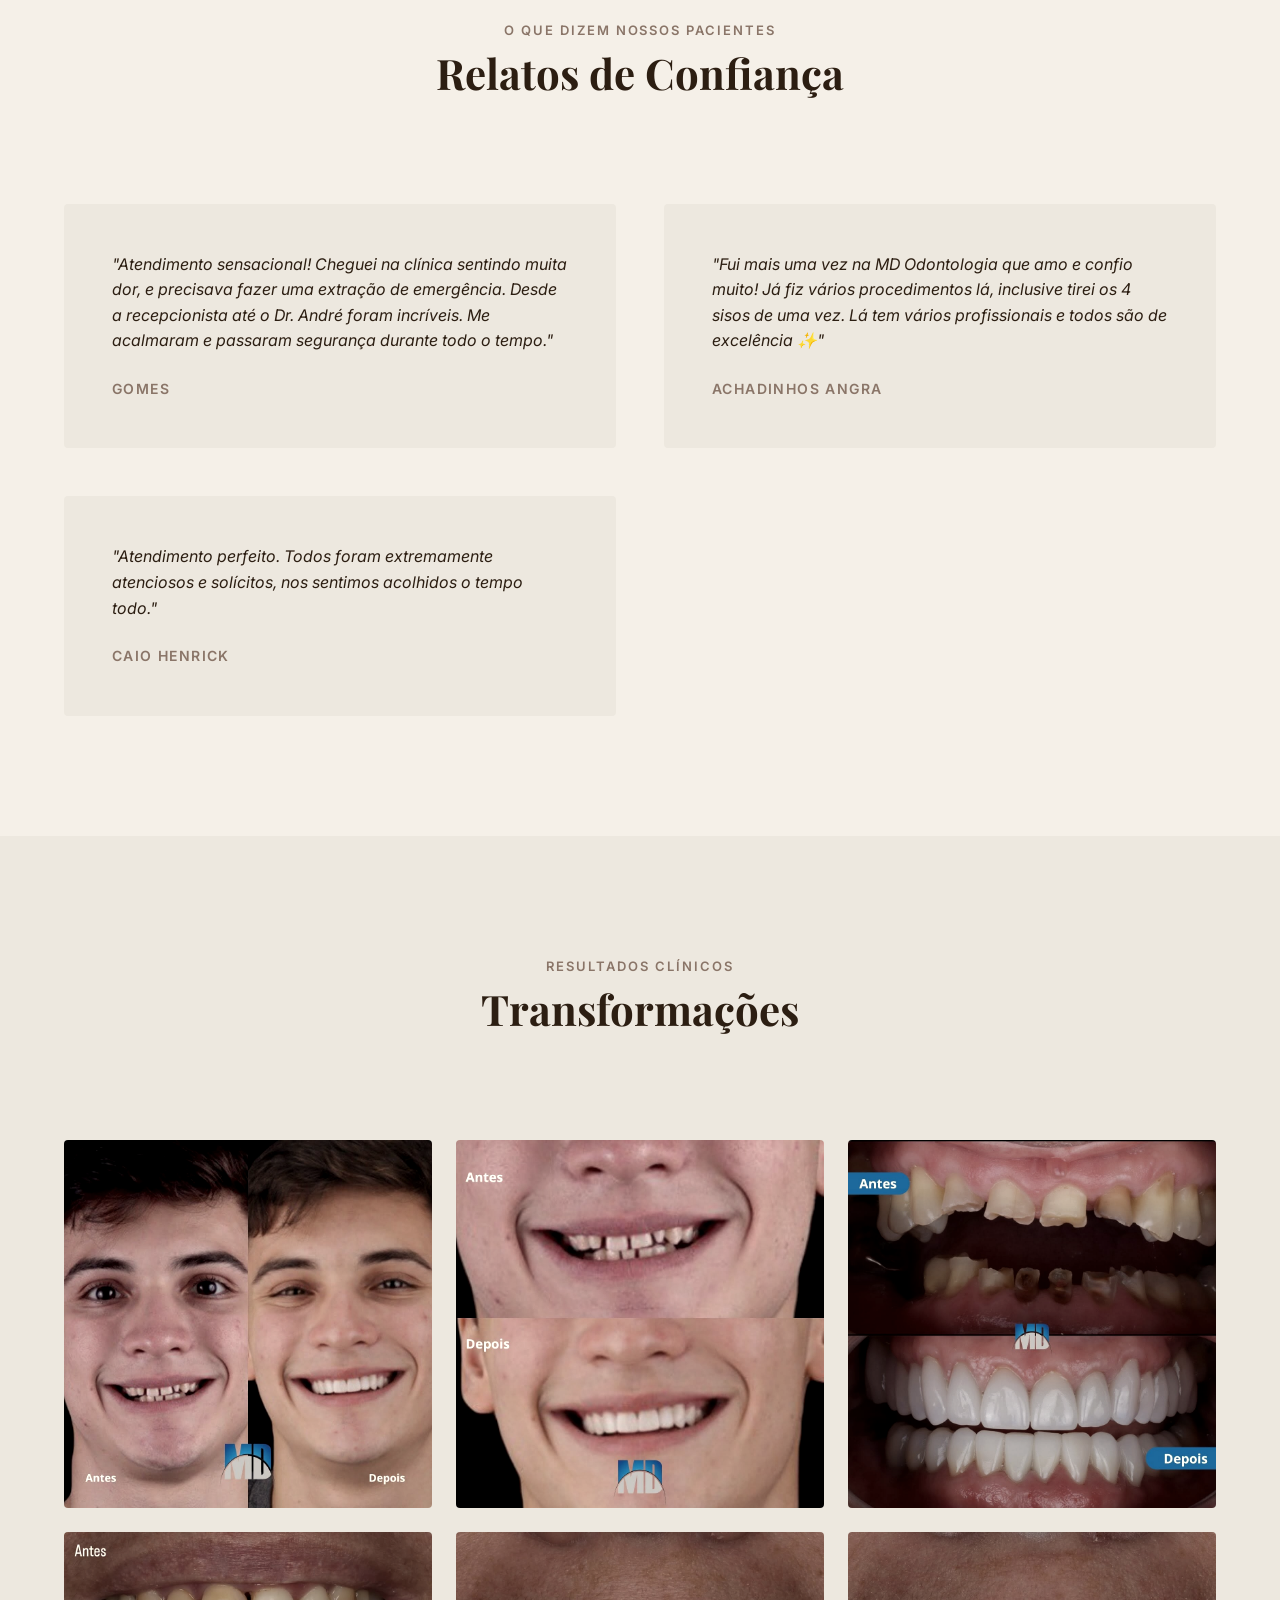
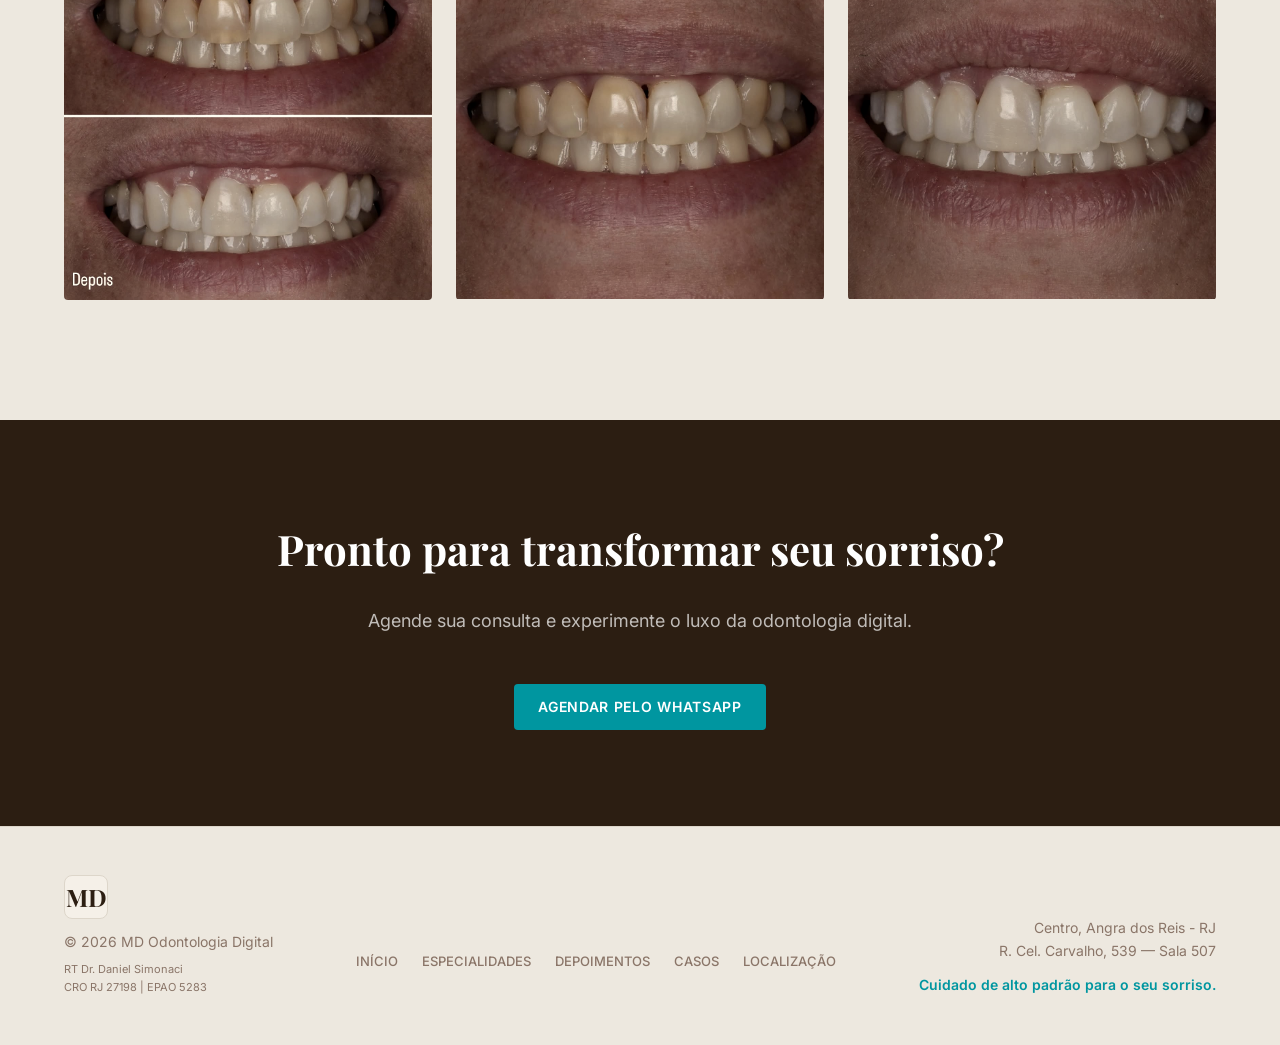
==== commit c358b267: "feat: refine website with expanded cases, new testimonials and footer legal info - Added 3 more case" ====
--- a/projects/md-odontologia-digital/index.html
+++ b/projects/md-odontologia-digital/index.html
@@ -4,7 +4,17 @@
     <meta charset="UTF-8">
     <meta name="viewport" content="width=device-width, initial-scale=1.0">
     <title>MD Odontologia Digital — Angra dos Reis</title>
-    <meta name="description" content="Especialistas em Odontologia Digital em Angra dos Reis. Implantes, Próteses, Estética e mais.">
+    <meta name="description" content="Especialistas em Odontologia Digital em Angra dos Reis. Implantes, Próteses, Estética e mais. Cuidado de alto padrão para o seu sorriso.">
+    
+    <!-- Open Graph / Social Media -->
+    <meta property="og:type" content="website">
+    <meta property="og:url" content="https://mdodontologiadigital.com.br/">
+    <meta property="og:title" content="MD Odontologia Digital — Angra dos Reis">
+    <meta property="og:description" content="Especialistas em Odontologia Digital. Tecnologia de ponta e acolhimento humano em Angra dos Reis.">
+    <meta property="og:image" content="https://mdodontologiadigital.com.br/assets/equipe.jpg">
+
+    <!-- Favicon -->
+    <link rel="icon" type="image/png" href="assets/md-odontologia-logo.png">
     
     <!-- Google Fonts -->
     <link rel="preconnect" href="https://fonts.googleapis.com">
@@ -506,35 +516,35 @@
             <div class="grid-specialties" data-reveal>
                 <div class="specialty-card">
                     <h3>Odontologia Digital</h3>
-                    <p>Planejamento computadorizado e escaneamento intraoral para resultados precisos e confortáveis.</p>
+                    <p>Planejamento computadorizado em 3D e escaneamento intraoral de alta precisão para tratamentos rápidos e previsíveis.</p>
                 </div>
                 <div class="specialty-card">
                     <h3>Implantodontia</h3>
-                    <p>Reabilitação oral com implantes de alta performance para devolver função e segurança.</p>
+                    <p>Reabilitação oral com implantes suíços e nacionais de alta performance, devolvendo função mastigatória e segurança estética.</p>
                 </div>
                 <div class="specialty-card">
                     <h3>Prótese e Estética</h3>
-                    <p>Lentes de contato dental e coroas em porcelana com acabamento editorial natural.</p>
+                    <p>Lentes de contato dental e coroas em porcelana pura, desenhadas digitalmente para um acabamento natural e duradouro.</p>
                 </div>
                 <div class="specialty-card">
                     <h3>Ortodontia</h3>
-                    <p>Alinhadores invisíveis e ortodontia moderna para um sorriso harmônico em qualquer idade.</p>
+                    <p>Alinhadores invisíveis e sistemas modernos para correção do sorriso com máximo conforto e discrição em qualquer fase da vida.</p>
                 </div>
                 <div class="specialty-card">
                     <h3>Endodontia</h3>
-                    <p>Tratamentos de canal com tecnologia mecanizada, priorizando agilidade e ausência de dor.</p>
+                    <p>Tratamento de canal com microscopia e tecnologia mecanizada, garantindo procedimentos indolores em sessões únicas.</p>
                 </div>
                 <div class="specialty-card">
                     <h3>Periodontia</h3>
-                    <p>Cuidados avançados com a saúde gengival e as estruturas de suporte do sorriso.</p>
+                    <p>Saúde gengival e regeneração dos tecidos de suporte com técnicas minimamente invasivas e laserterapia avançada.</p>
                 </div>
                 <div class="specialty-card">
                     <h3>Cirurgia Bucomaxilofacial</h3>
-                    <p>Procedimentos cirúrgicos complexos realizados com máxima segurança e precisão digital.</p>
+                    <p>Procedimentos complexos e extrações de sisos realizados com sedação e planejamento digital para uma recuperação acelerada.</p>
                 </div>
                 <div class="specialty-card">
-                    <h3>Tecnologia Avançada</h3>
-                    <p>Laserterapia, Air Flow e diagnósticos por imagem para um tratamento minimamente invasivo.</p>
+                    <h3>Tecnologia de Ponta</h3>
+                    <p>Scanner Intraoral, Tomografia 3D, Air Flow para profilaxia suave e Laserterapia para conforto total do paciente.</p>
                 </div>
             </div>
         </div>
@@ -570,9 +580,9 @@
             </div>
             
             <div class="gallery-space" data-reveal>
-                <div class="gallery-item"><img src="assets/frame-entrada-clinica-01.jpg" alt="Entrada da Clínica"></div>
-                <div class="gallery-item"><img src="assets/frame-atendimento-01.jpg" alt="Sala de Atendimento"></div>
-                <div class="gallery-item"><img src="assets/frame-entrada-clinica-04.jpg" alt="Recepção"></div>
+                <div class="gallery-item"><img src="assets/frame-entrada-clinica-01.jpg" alt="Fachada e entrada da Clínica MD Odontologia Digital" loading="lazy"></div>
+                <div class="gallery-item"><img src="assets/frame-atendimento-01.jpg" alt="Sala de atendimento odontológico moderno" loading="lazy"></div>
+                <div class="gallery-item"><img src="assets/frame-entrada-clinica-04.jpg" alt="Recepção acolhedora e elegante" loading="lazy"></div>
             </div>
         </div>
     </section>
@@ -590,8 +600,12 @@
                     <p class="testimonial-author">Gomes</p>
                 </div>
                 <div class="testimonial-card">
+                    <p class="testimonial-content">"Fui mais uma vez na MD Odontologia que amo e confio muito! Já fiz vários procedimentos lá, inclusive tirei os 4 sisos de uma vez. Lá tem vários profissionais e todos são de excelência ✨"</p>
+                    <p class="testimonial-author">Achadinhos Angra</p>
+                </div>
+                <div class="testimonial-card">
                     <p class="testimonial-content">"Atendimento perfeito. Todos foram extremamente atenciosos e solícitos, nos sentimos acolhidos o tempo todo."</p>
-                    <p class="testimonial-author">Caio</p>
+                    <p class="testimonial-author">Caio Henrick</p>
                 </div>
             </div>
         </div>
@@ -605,9 +619,12 @@
             </div>
             
             <div class="grid-cases" data-reveal>
-                <div class="case-card"><img src="assets/before-after-01.jpg" alt="Caso Clínico 01"></div>
-                <div class="case-card"><img src="assets/before-after-02.jpg" alt="Caso Clínico 02"></div>
-                <div class="case-card"><img src="assets/before-after-03.jpg" alt="Caso Clínico 03"></div>
+                <div class="case-card"><img src="assets/before-after-01.jpg" alt="Transformação estética com lentes de contato dental" loading="lazy"></div>
+                <div class="case-card"><img src="assets/before-after-02.jpg" alt="Reabilitação oral completa com implantes e próteses" loading="lazy"></div>
+                <div class="case-card"><img src="assets/before-after-03.jpg" alt="Aumento de coroa e facetas em porcelana" loading="lazy"></div>
+                <div class="case-card"><img src="assets/before-after-04.jpg" alt="Correção de sorriso gengival e alinhamento" loading="lazy"></div>
+                <div class="case-card"><img src="assets/before-after-05.jpg" alt="Tratamento ortodôntico de alta complexidade finalizado" loading="lazy"></div>
+                <div class="case-card"><img src="assets/before-after-06.jpg" alt="Restauração de estética e função mastigatória" loading="lazy"></div>
             </div>
         </div>
     </section>
@@ -627,10 +644,24 @@
             <div class="footer-brand">
                 <div class="logo">MD</div>
                 <p>© 2026 MD Odontologia Digital</p>
+                <p style="font-size: 11px; margin-top: 8px; color: var(--warm-stone);">
+                    RT Dr. Daniel Simonaci<br>
+                    CRO RJ 27198 | EPAO 5283
+                </p>
+            </div>
+            <div class="footer-nav">
+                <ul style="display: flex; gap: 24px; margin-bottom: 24px; flex-wrap: wrap;">
+                    <li><a href="#hero" style="font-size: 13px; text-transform: uppercase; font-weight: 500;">Início</a></li>
+                    <li><a href="#especialidades" style="font-size: 13px; text-transform: uppercase; font-weight: 500;">Especialidades</a></li>
+                    <li><a href="#depoimentos" style="font-size: 13px; text-transform: uppercase; font-weight: 500;">Depoimentos</a></li>
+                    <li><a href="#casos" style="font-size: 13px; text-transform: uppercase; font-weight: 500;">Casos</a></li>
+                    <li><a href="#localizacao" style="font-size: 13px; text-transform: uppercase; font-weight: 500;">Localização</a></li>
+                </ul>
             </div>
             <div class="footer-legal">
-                <p>Angra dos Reis, Rio de Janeiro</p>
-                <p>Cuidado de alto padrão para o seu sorriso.</p>
+                <p>Centro, Angra dos Reis - RJ</p>
+                <p>R. Cel. Carvalho, 539 — Sala 507</p>
+                <p style="margin-top: 12px; color: var(--clinical-teal); font-weight: 600;">Cuidado de alto padrão para o seu sorriso.</p>
             </div>
         </div>
     </footer>
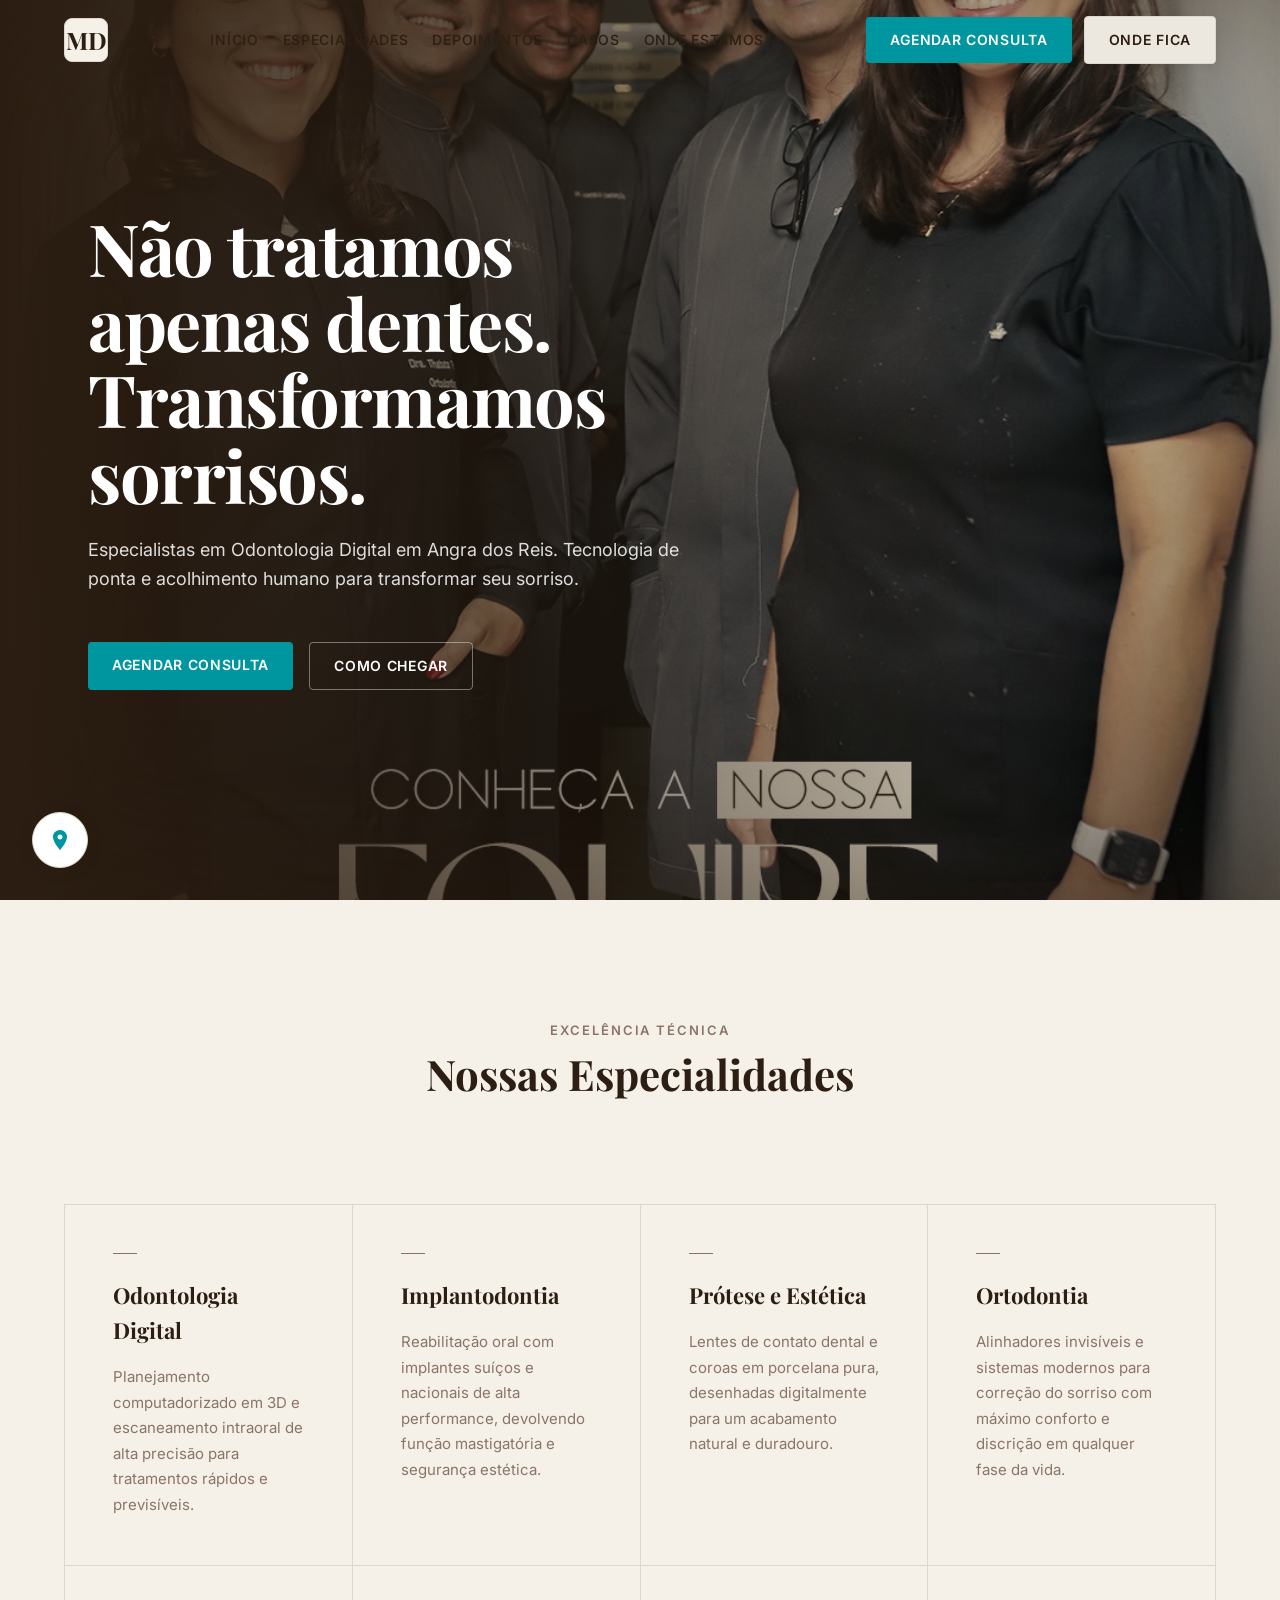
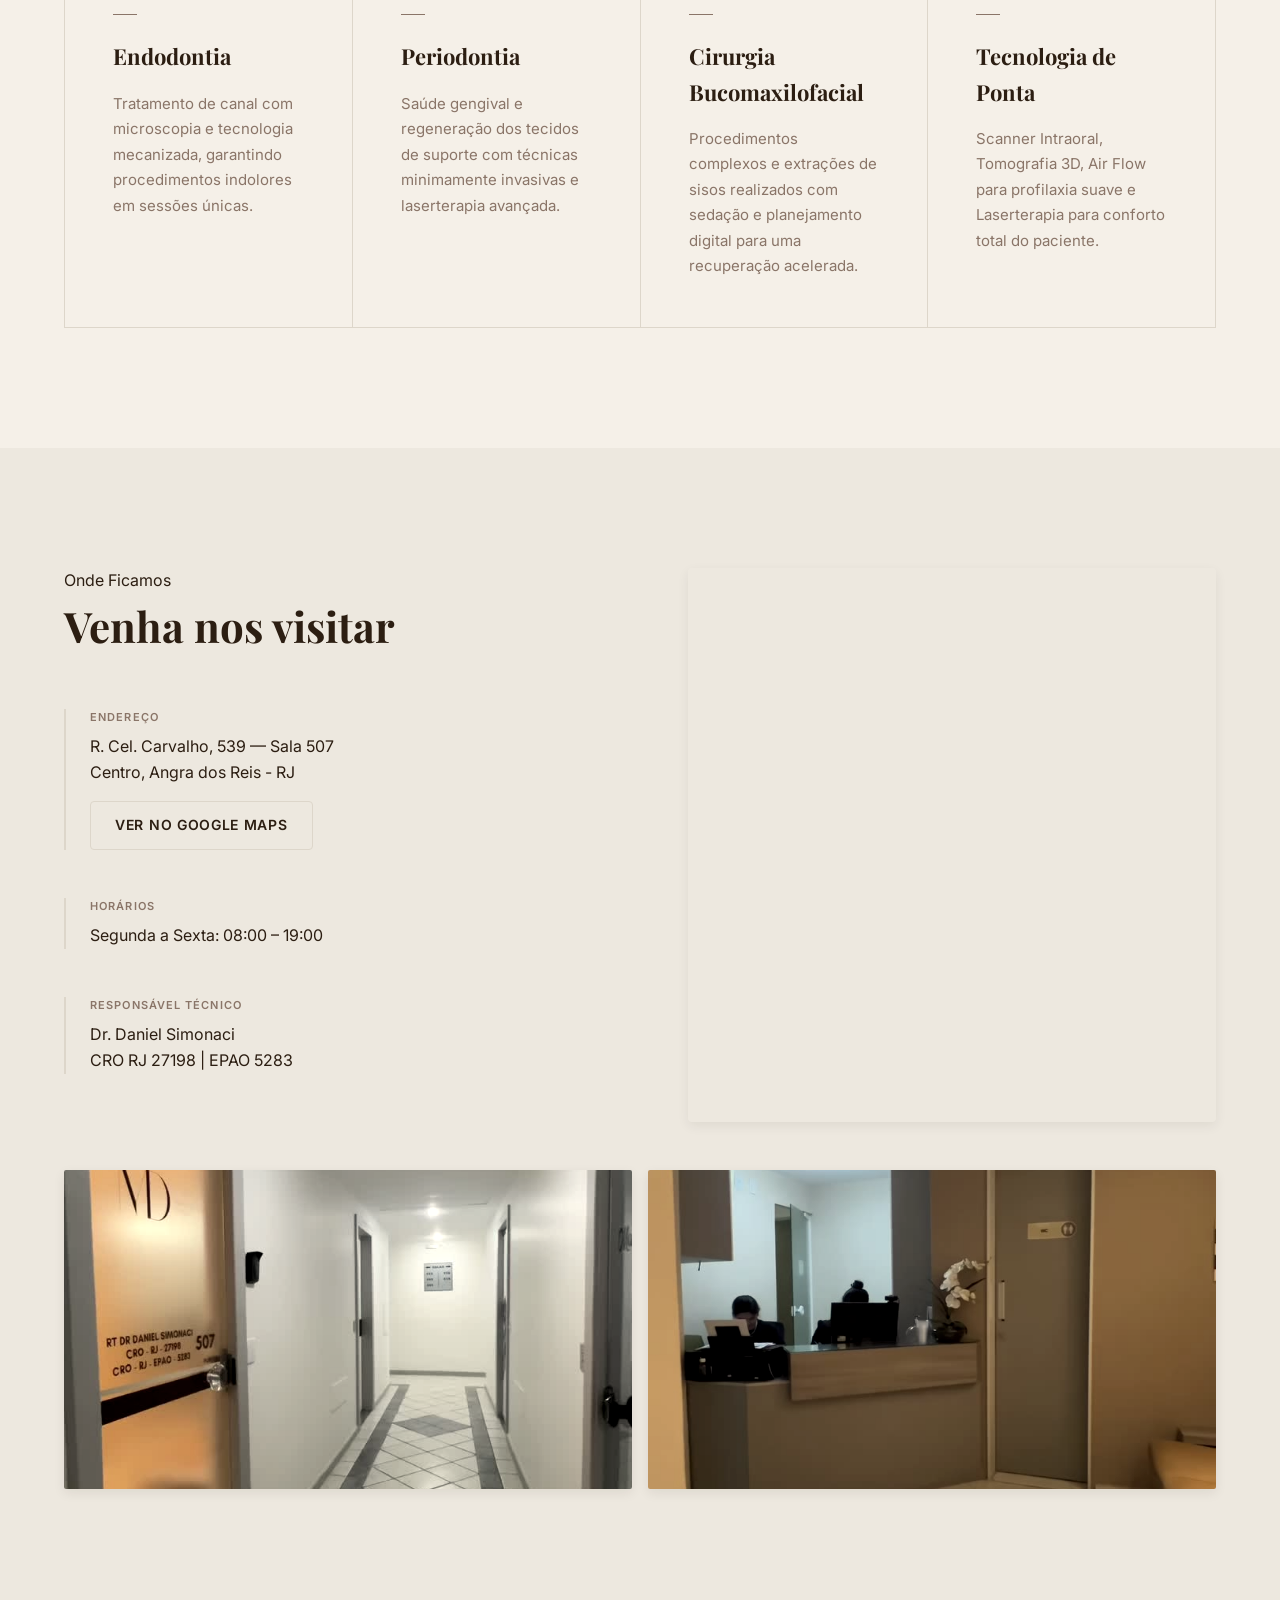
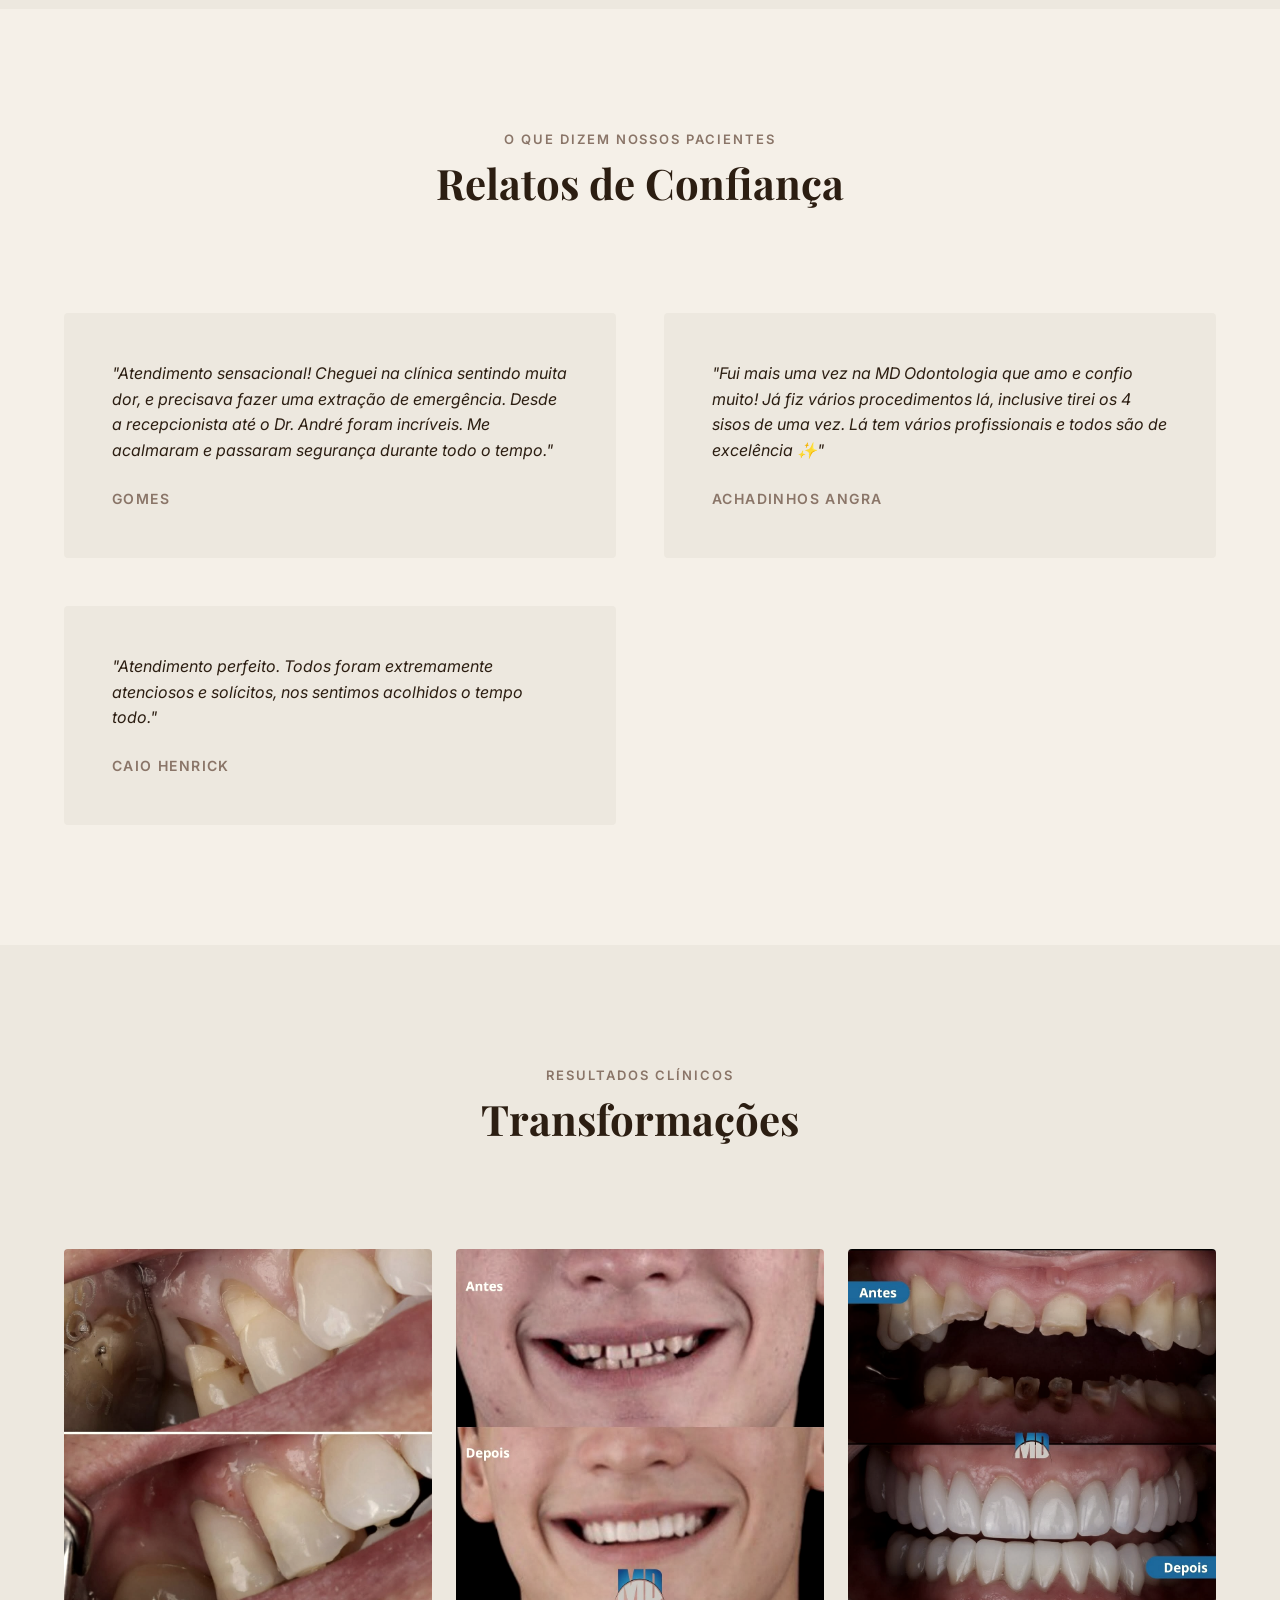
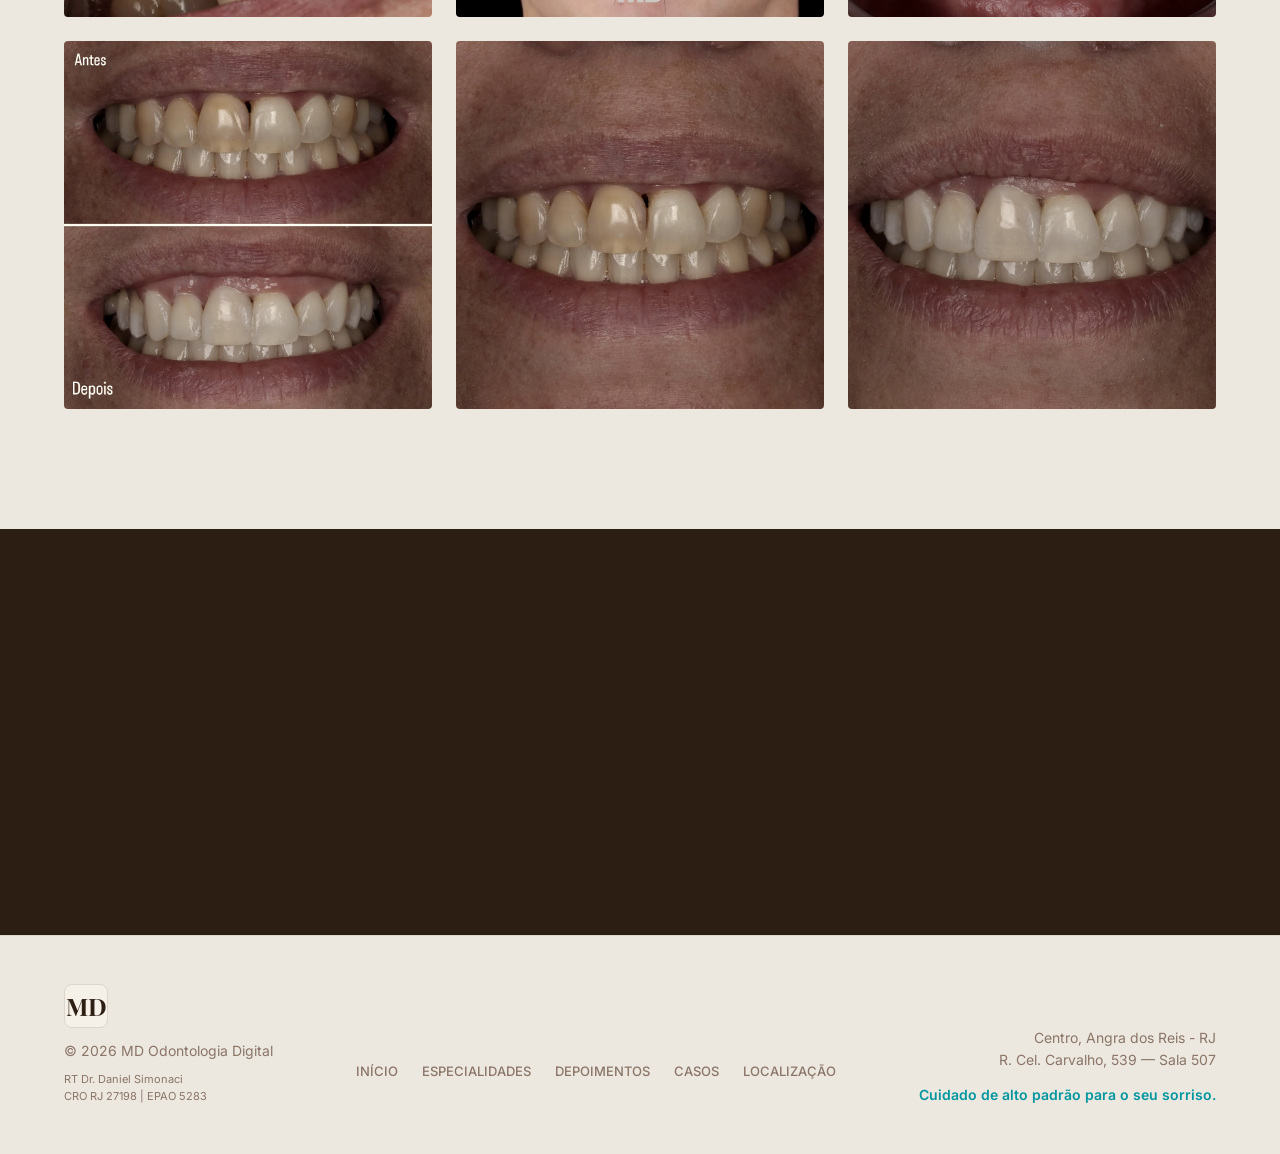
==== commit efc1b569: "feat(PREA-32): update header video, hero copy, and gallery images" ====
--- a/projects/md-odontologia-digital/index.html
+++ b/projects/md-odontologia-digital/index.html
@@ -492,11 +492,11 @@
 
     <section id="hero" class="hero">
         <video autoplay muted loop playsinline class="hero-video" poster="assets/equipe.jpg">
-            <source src="assets/md-odontologia-clinic.mp4" type="video/mp4">
+            <source src="assets/md-odontologia-preview.mp4" type="video/mp4">
         </video>
         <div class="container">
             <div class="hero-content reveal-item" data-reveal>
-                <h1>O luxo do cuidado em cada detalhe.</h1>
+                <h1>Não tratamos apenas dentes. Transformamos sorrisos.</h1>
                 <p>Especialistas em Odontologia Digital em Angra dos Reis. Tecnologia de ponta e acolhimento humano para transformar seu sorriso.</p>
                 <div class="hero-actions">
                     <a href="https://wa.me/24999960640" class="btn-cta">Agendar Consulta</a>
@@ -581,7 +581,6 @@
             
             <div class="gallery-space" data-reveal>
                 <div class="gallery-item"><img src="assets/frame-entrada-clinica-01.jpg" alt="Fachada e entrada da Clínica MD Odontologia Digital" loading="lazy"></div>
-                <div class="gallery-item"><img src="assets/frame-atendimento-01.jpg" alt="Sala de atendimento odontológico moderno" loading="lazy"></div>
                 <div class="gallery-item"><img src="assets/frame-entrada-clinica-04.jpg" alt="Recepção acolhedora e elegante" loading="lazy"></div>
             </div>
         </div>
@@ -619,7 +618,7 @@
             </div>
             
             <div class="grid-cases" data-reveal>
-                <div class="case-card"><img src="assets/before-after-01.jpg" alt="Transformação estética com lentes de contato dental" loading="lazy"></div>
+                <div class="case-card"><img src="assets/before-after-07.jpg" alt="Transformação estética com lentes de contato dental" loading="lazy"></div>
                 <div class="case-card"><img src="assets/before-after-02.jpg" alt="Reabilitação oral completa com implantes e próteses" loading="lazy"></div>
                 <div class="case-card"><img src="assets/before-after-03.jpg" alt="Aumento de coroa e facetas em porcelana" loading="lazy"></div>
                 <div class="case-card"><img src="assets/before-after-04.jpg" alt="Correção de sorriso gengival e alinhamento" loading="lazy"></div>
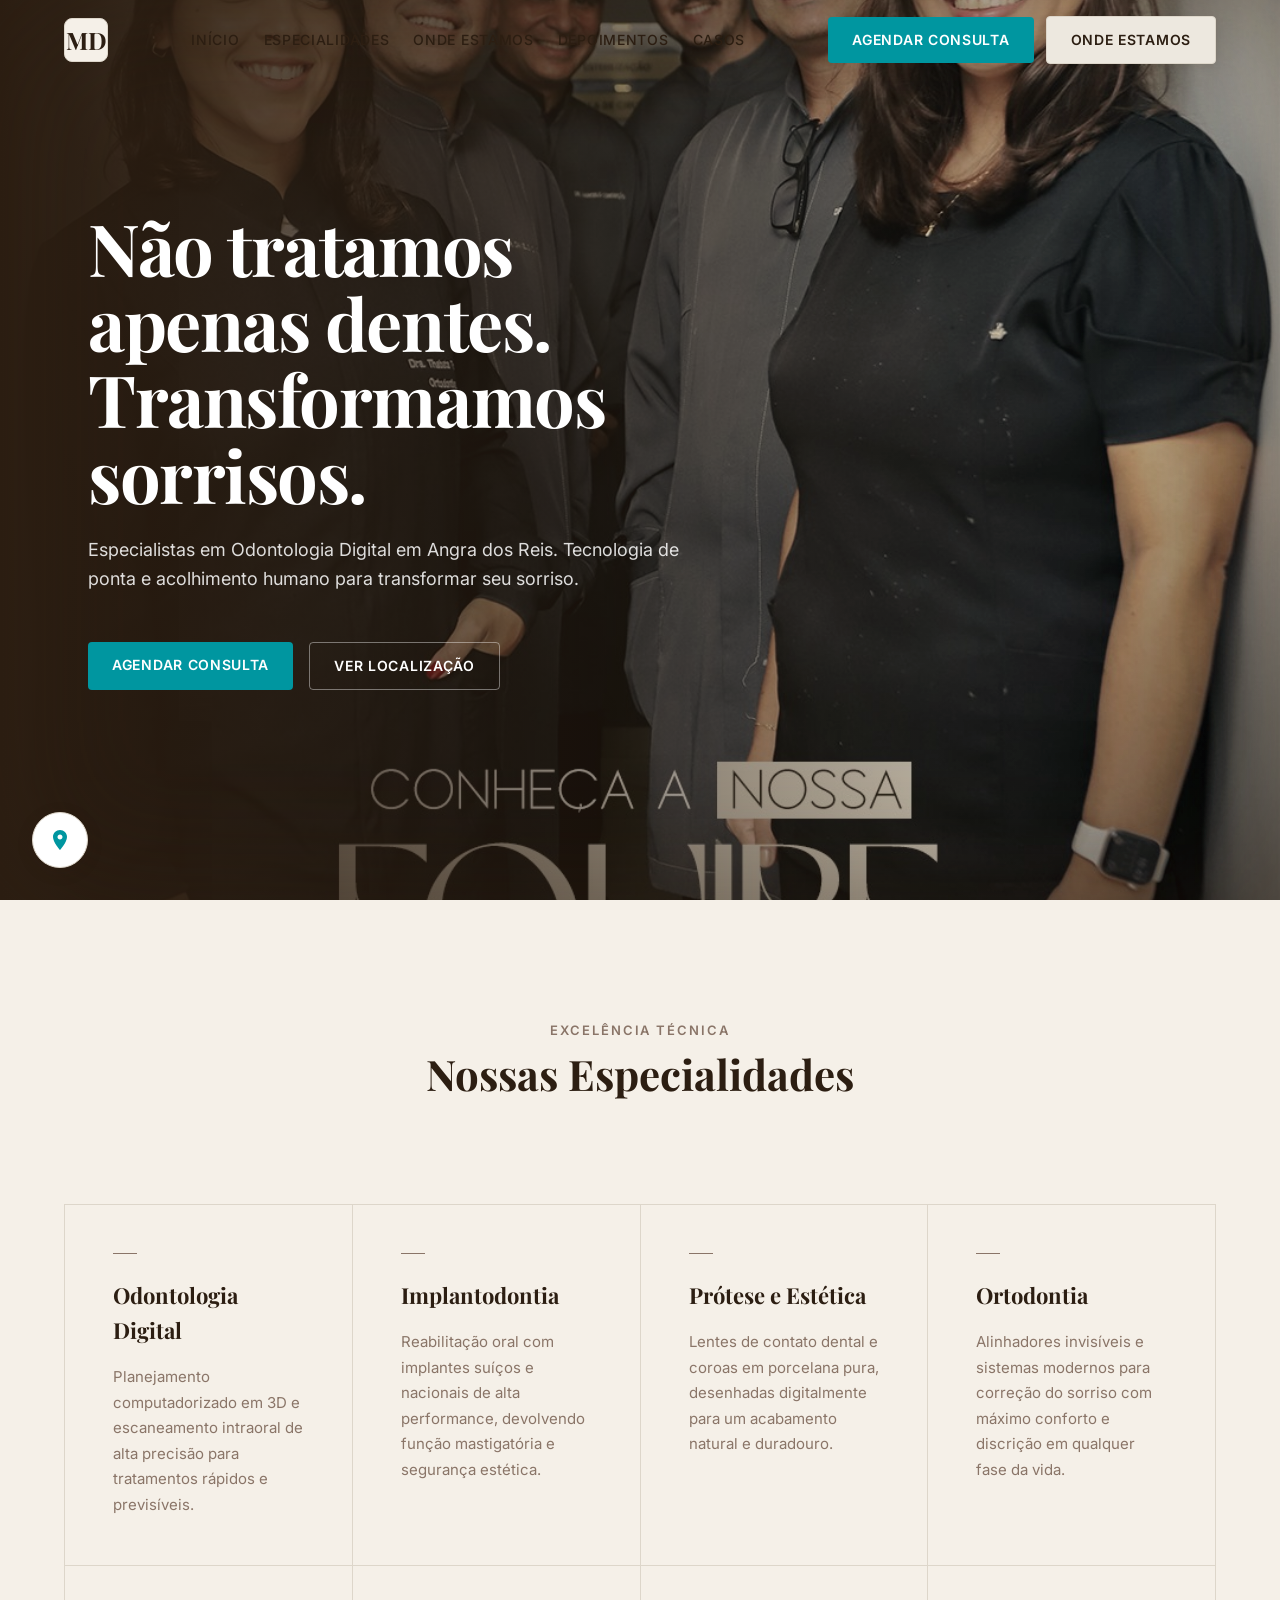
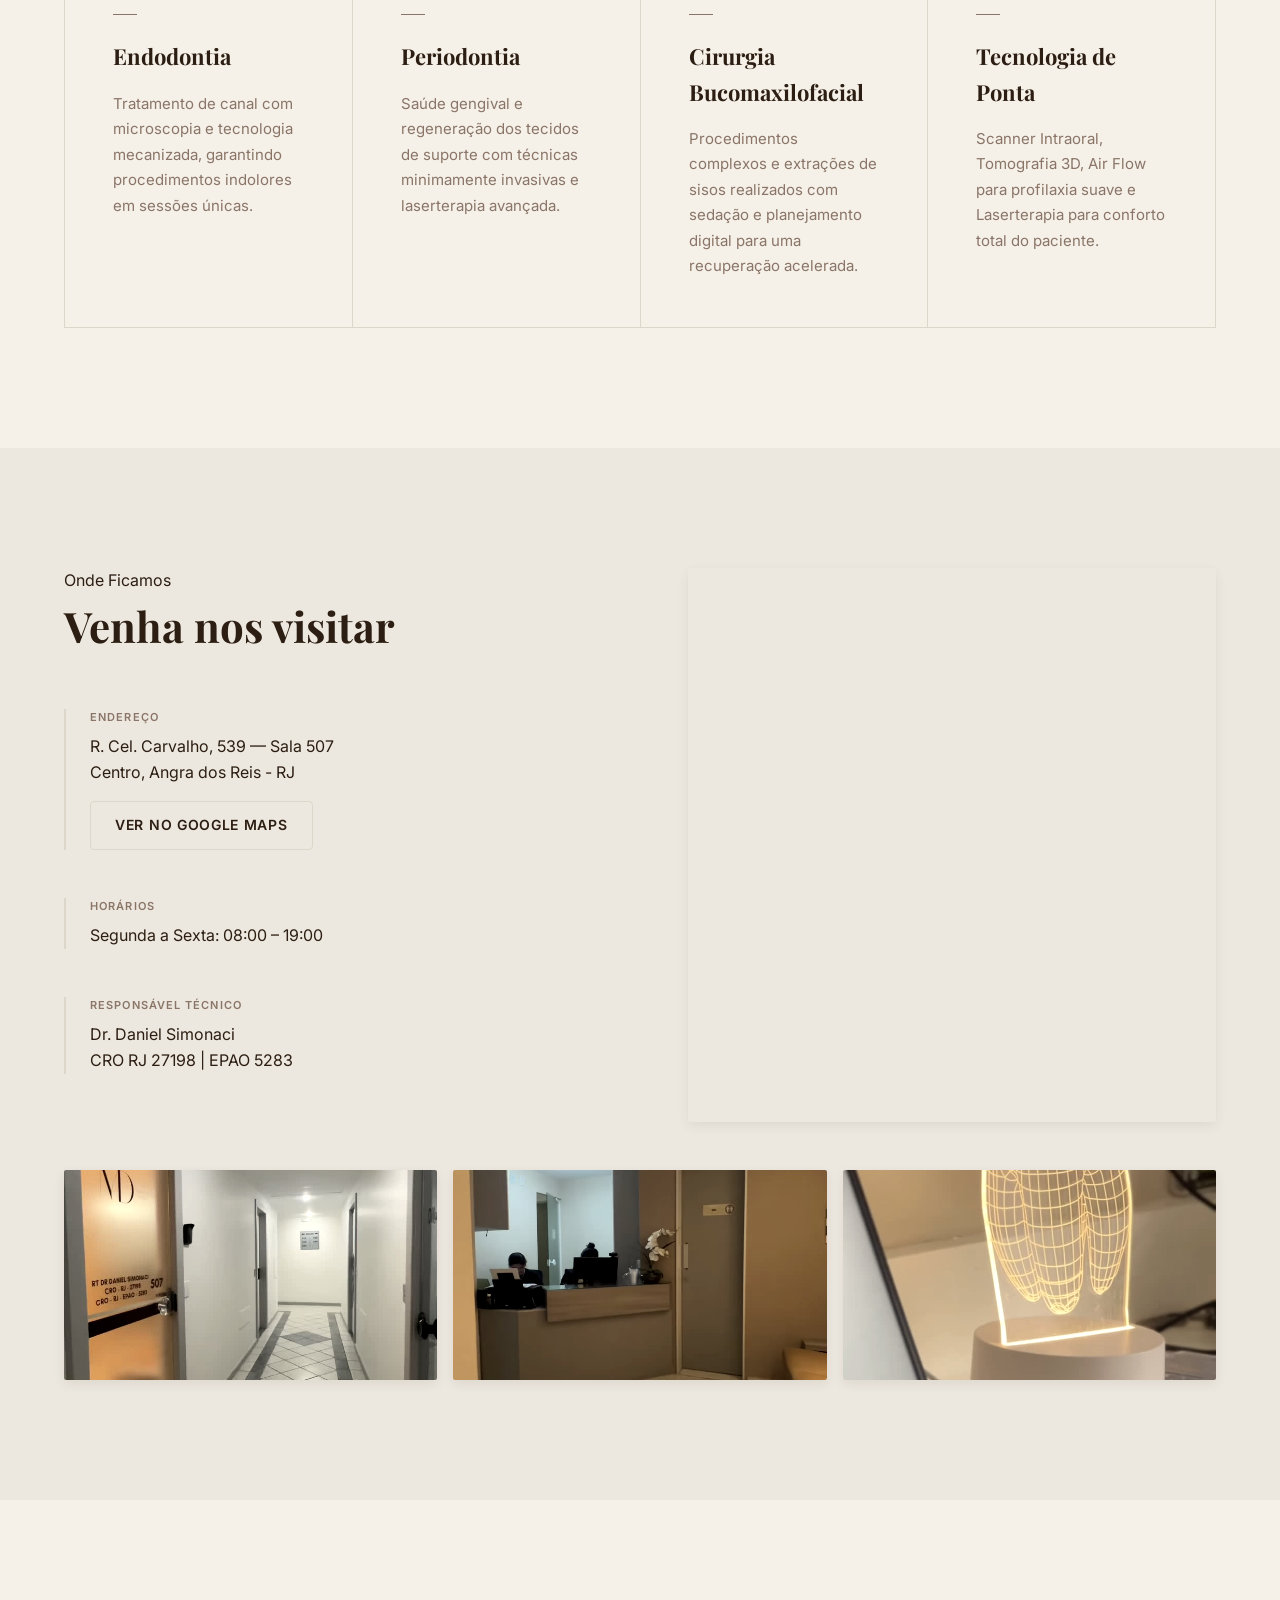
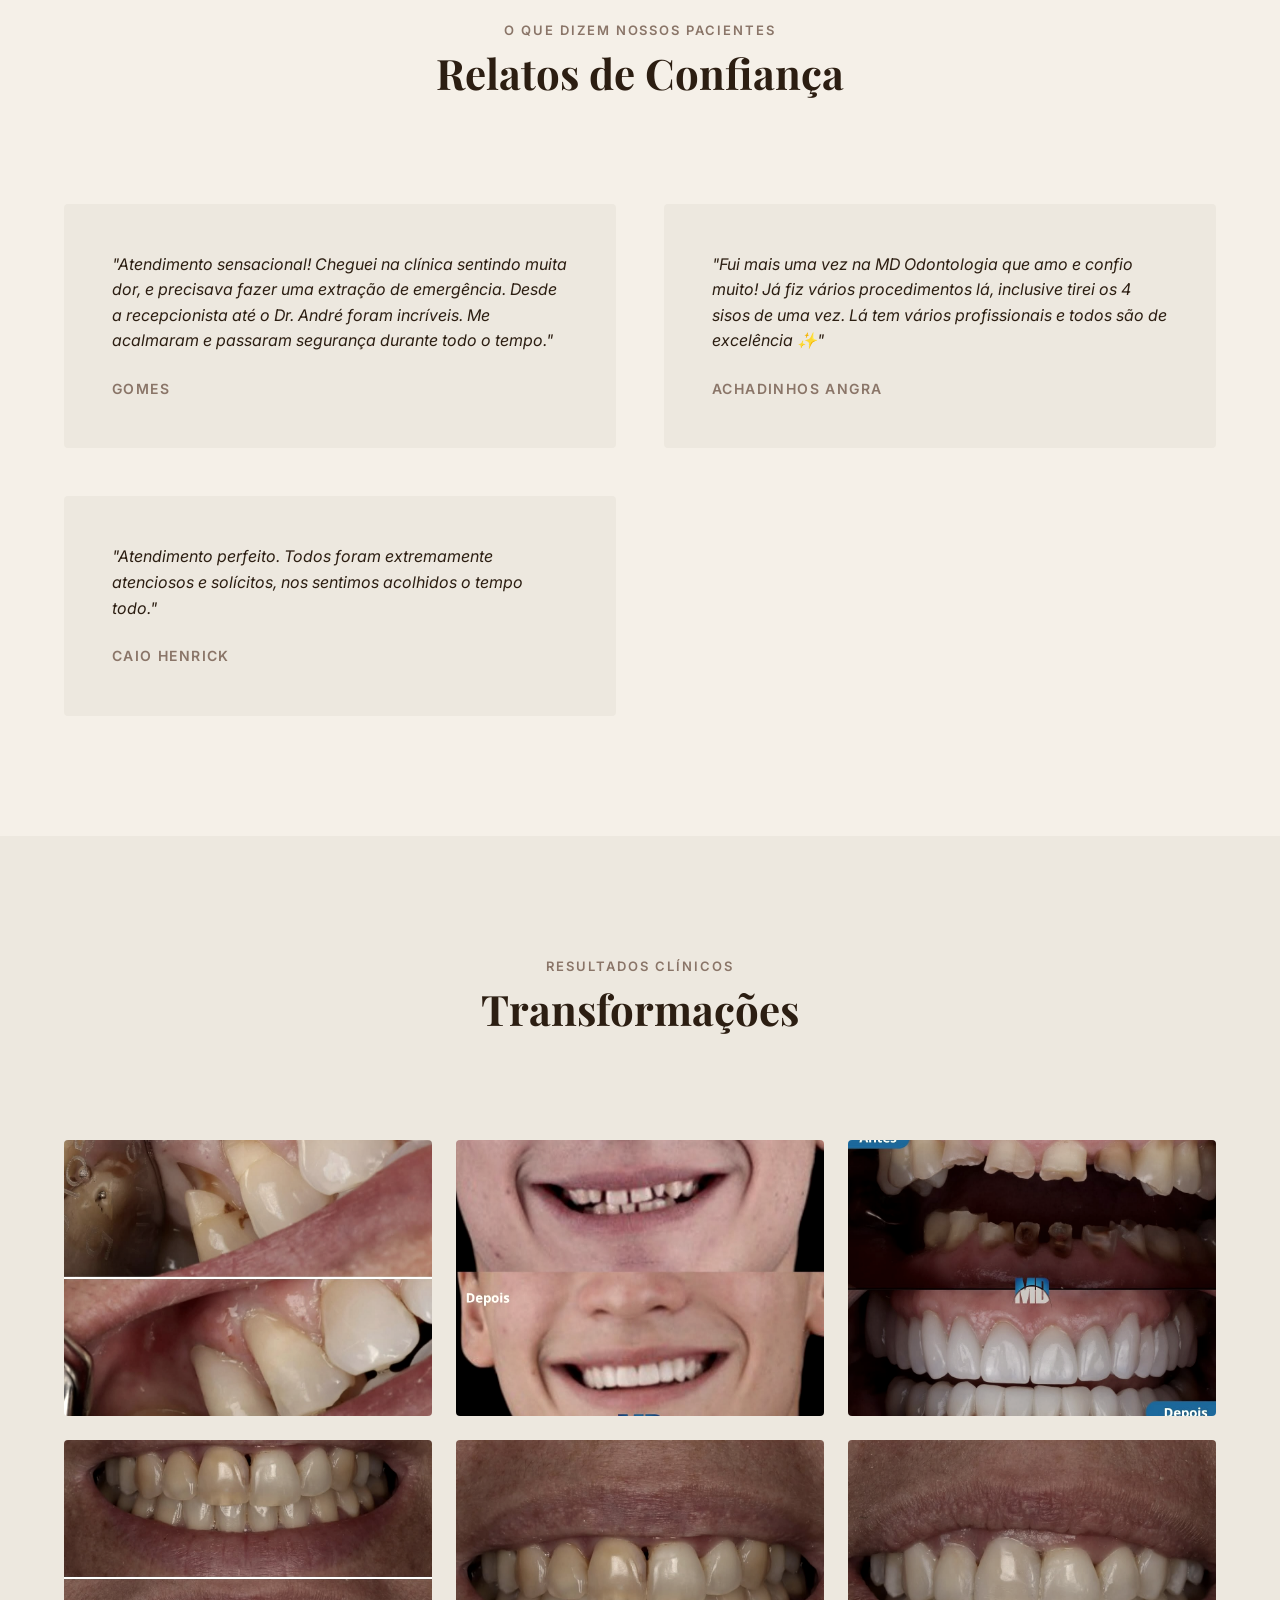
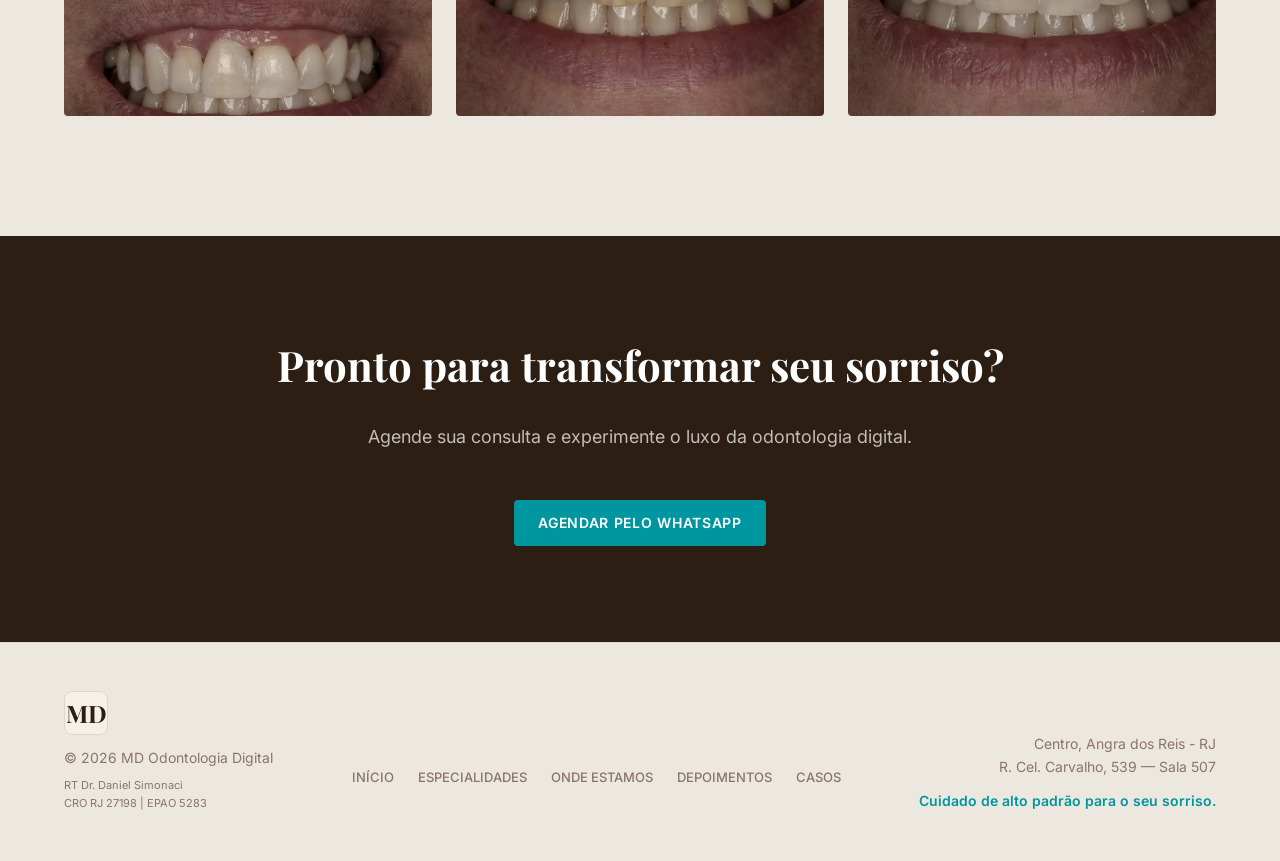
==== commit e3813420: "feat(PREA-36): implement small UX and consistency adjustments for the site - Reordered navigation to" ====
--- a/projects/md-odontologia-digital/index.html
+++ b/projects/md-odontologia-digital/index.html
@@ -428,9 +428,9 @@
             grid-template-columns: repeat(auto-fit, minmax(300px, 1fr));
             gap: 24px;
         }
-        .case-card { overflow: hidden; border-radius: 4px; }
+        .case-card { overflow: hidden; border-radius: 4px; aspect-ratio: 4/3; }
         .case-card img { 
-            width: 100%; height: auto; transition: transform 0.6s ease; 
+            width: 100%; height: 100%; object-fit: cover; transition: transform 0.6s ease; 
             filter: saturate(0.8) contrast(1.1) sepia(0.15); /* Editorial filter */
         }
         .case-card:hover img { transform: scale(1.03); }
@@ -475,17 +475,17 @@
 
     <nav id="main-nav">
         <div class="container nav-inner">
-            <div class="logo">MD</div>
+            <a href="#hero" class="logo">MD</a>
             <ul class="nav-links">
                 <li><a href="#hero">Início</a></li>
                 <li><a href="#especialidades">Especialidades</a></li>
+                <li><a href="#localizacao">Onde Estamos</a></li>
                 <li><a href="#depoimentos">Depoimentos</a></li>
                 <li><a href="#casos">Casos</a></li>
-                <li><a href="#localizacao">Onde Estamos</a></li>
             </ul>
             <div class="nav-actions">
-                <a href="https://wa.me/24999960640" class="btn-cta">Agendar Consulta</a>
-                <a href="#localizacao" class="btn-location-header">Onde Fica</a>
+                <a href="https://wa.me/5524999960640" class="btn-cta">Agendar Consulta</a>
+                <a href="#localizacao" class="btn-location-header">Onde Estamos</a>
             </div>
         </div>
     </nav>
@@ -499,8 +499,8 @@
                 <h1>Não tratamos apenas dentes. Transformamos sorrisos.</h1>
                 <p>Especialistas em Odontologia Digital em Angra dos Reis. Tecnologia de ponta e acolhimento humano para transformar seu sorriso.</p>
                 <div class="hero-actions">
-                    <a href="https://wa.me/24999960640" class="btn-cta">Agendar Consulta</a>
-                    <a href="#localizacao" class="btn-secondary">Como Chegar</a>
+                    <a href="https://wa.me/5524999960640" class="btn-cta">Agendar Consulta</a>
+                    <a href="#localizacao" class="btn-secondary">Ver Localização</a>
                 </div>
             </div>
         </div>
@@ -582,6 +582,7 @@
             <div class="gallery-space" data-reveal>
                 <div class="gallery-item"><img src="assets/frame-entrada-clinica-01.jpg" alt="Fachada e entrada da Clínica MD Odontologia Digital" loading="lazy"></div>
                 <div class="gallery-item"><img src="assets/frame-entrada-clinica-04.jpg" alt="Recepção acolhedora e elegante" loading="lazy"></div>
+                <div class="gallery-item"><img src="assets/frame-entrada-clinica-02.jpg" alt="Detalhes do ambiente clínico moderno" loading="lazy"></div>
             </div>
         </div>
     </section>
@@ -633,7 +634,7 @@
             <div class="reveal-item" data-reveal>
                 <h2>Pronto para transformar seu sorriso?</h2>
                 <p>Agende sua consulta e experimente o luxo da odontologia digital.</p>
-                <a href="https://wa.me/24999960640" class="btn-cta">Agendar pelo WhatsApp</a>
+                <a href="https://wa.me/5524999960640" class="btn-cta">Agendar pelo WhatsApp</a>
             </div>
         </div>
     </section>
@@ -641,7 +642,7 @@
     <footer>
         <div class="container footer-inner">
             <div class="footer-brand">
-                <div class="logo">MD</div>
+                <a href="#hero" class="logo">MD</a>
                 <p>© 2026 MD Odontologia Digital</p>
                 <p style="font-size: 11px; margin-top: 8px; color: var(--warm-stone);">
                     RT Dr. Daniel Simonaci<br>
@@ -652,9 +653,9 @@
                 <ul style="display: flex; gap: 24px; margin-bottom: 24px; flex-wrap: wrap;">
                     <li><a href="#hero" style="font-size: 13px; text-transform: uppercase; font-weight: 500;">Início</a></li>
                     <li><a href="#especialidades" style="font-size: 13px; text-transform: uppercase; font-weight: 500;">Especialidades</a></li>
+                    <li><a href="#localizacao" style="font-size: 13px; text-transform: uppercase; font-weight: 500;">Onde Estamos</a></li>
                     <li><a href="#depoimentos" style="font-size: 13px; text-transform: uppercase; font-weight: 500;">Depoimentos</a></li>
                     <li><a href="#casos" style="font-size: 13px; text-transform: uppercase; font-weight: 500;">Casos</a></li>
-                    <li><a href="#localizacao" style="font-size: 13px; text-transform: uppercase; font-weight: 500;">Localização</a></li>
                 </ul>
             </div>
             <div class="footer-legal">
@@ -685,7 +686,12 @@
                     const delay = parseInt(container.dataset.revealDelay, 10) || DEFAULT_DELAY;
                     const threshold = parseFloat(container.dataset.revealThreshold) || DEFAULT_THRESHOLD;
                     const children = container.children;
-                    const isGrid = children.length > 1 && container.classList.contains('grid-specialties') || container.classList.contains('gallery-space');
+                    const isGrid = children.length > 1 && (
+                        container.classList.contains('grid-specialties') || 
+                        container.classList.contains('gallery-space') ||
+                        container.classList.contains('grid-testimonials') ||
+                        container.classList.contains('grid-cases')
+                    );
 
                     if (prefersReduced) {
                         container.classList.add('reveal-visible');
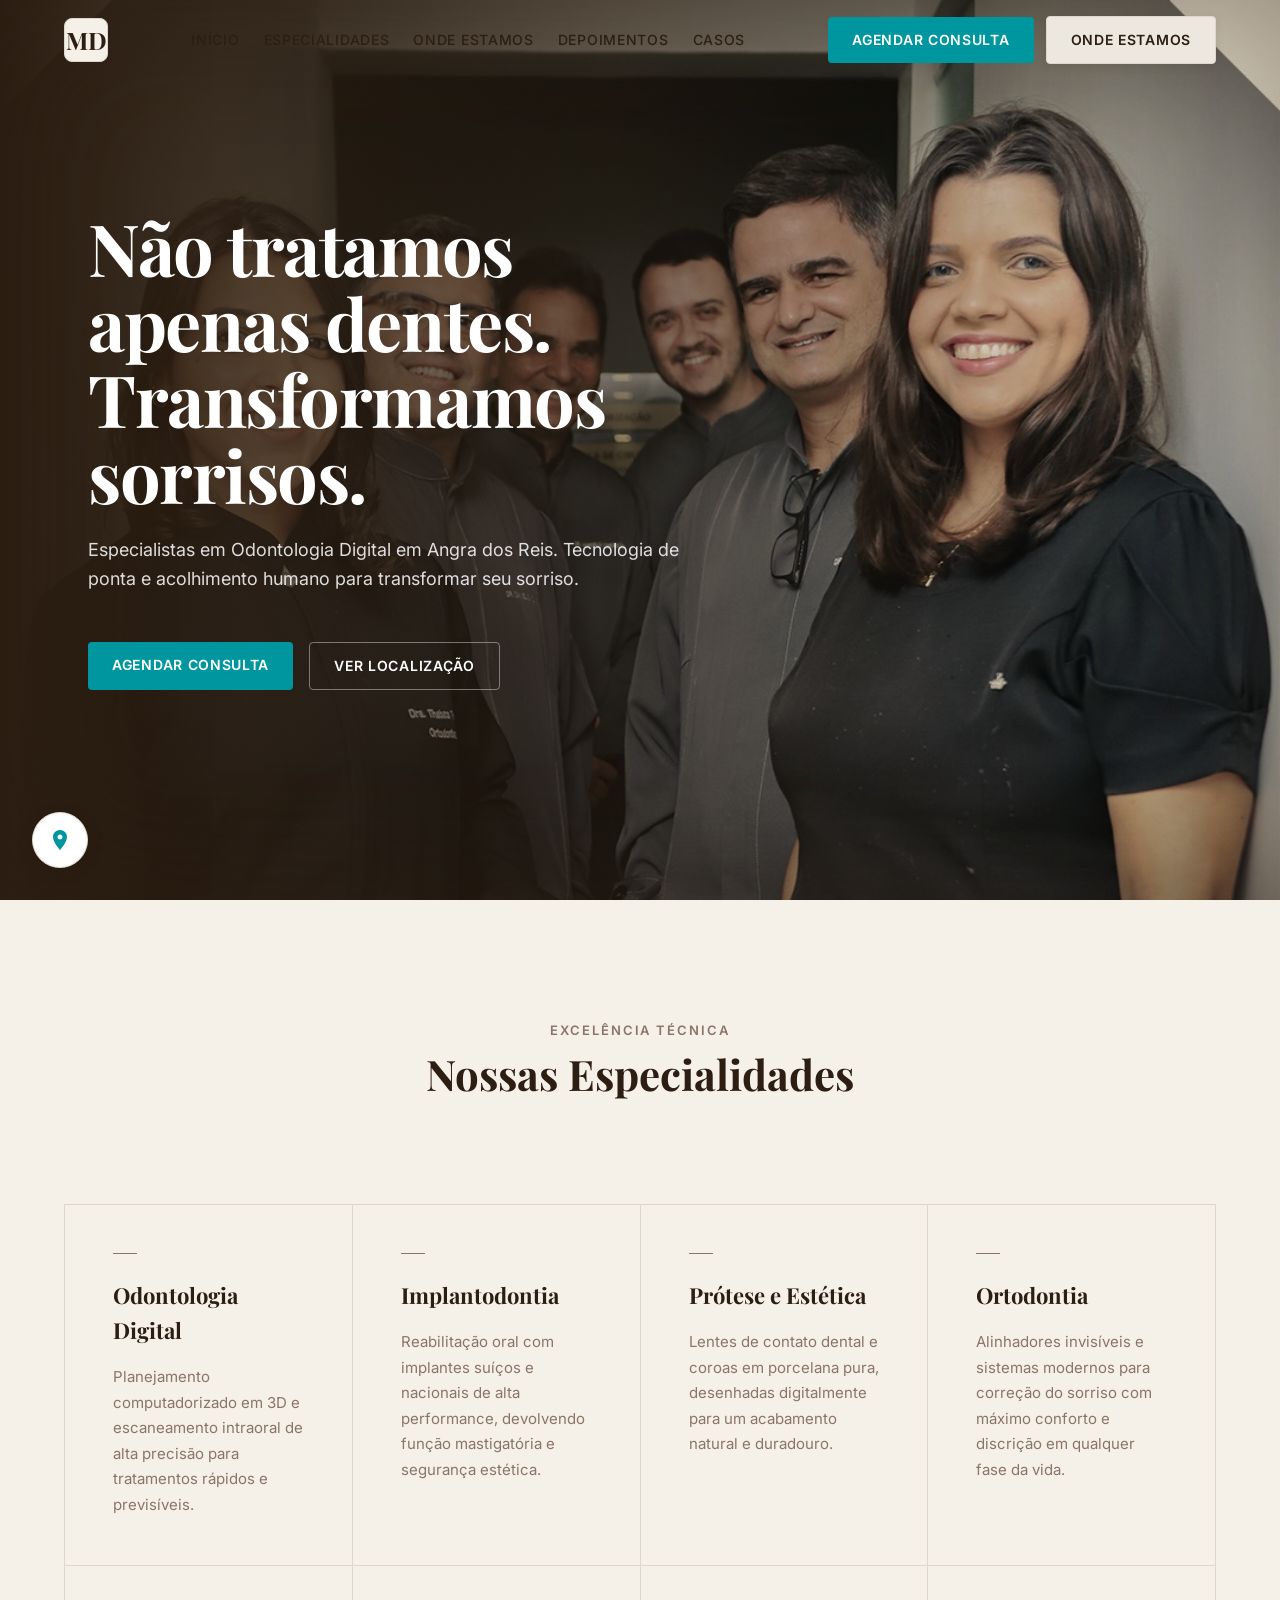
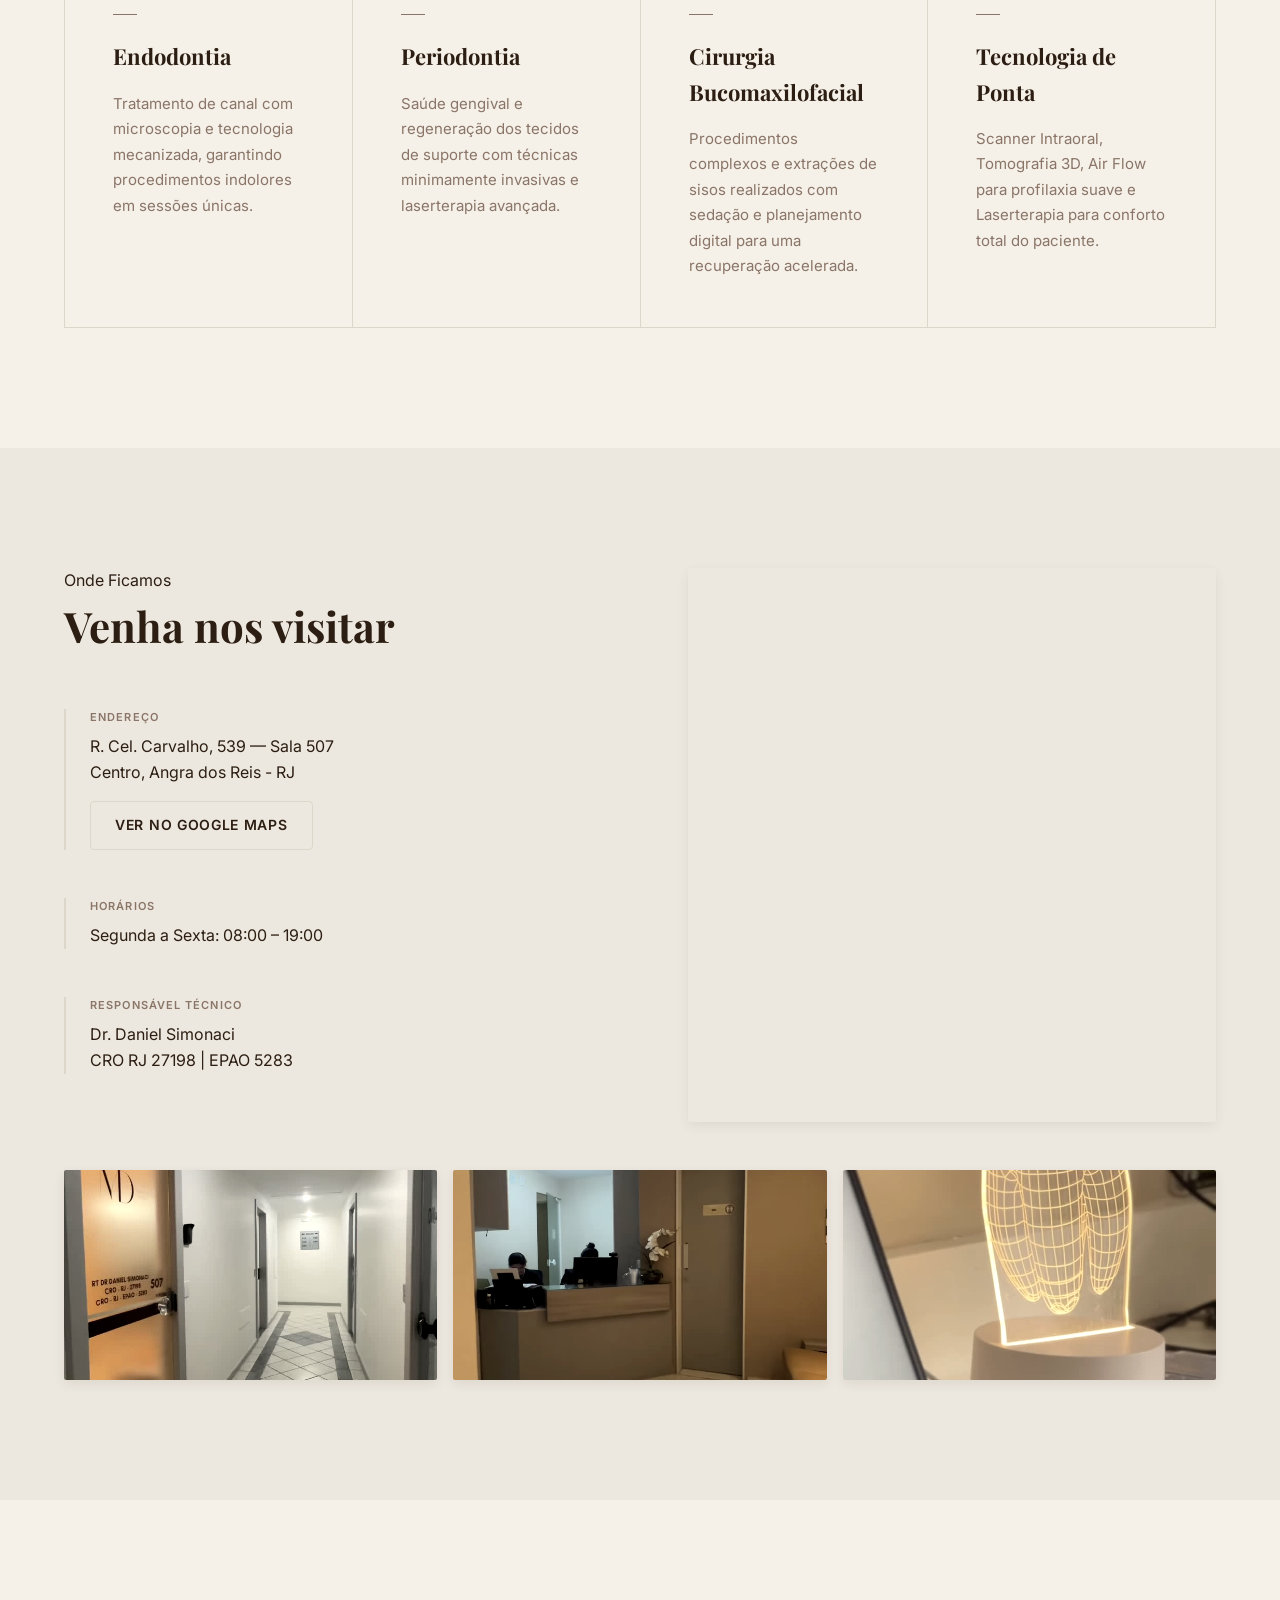
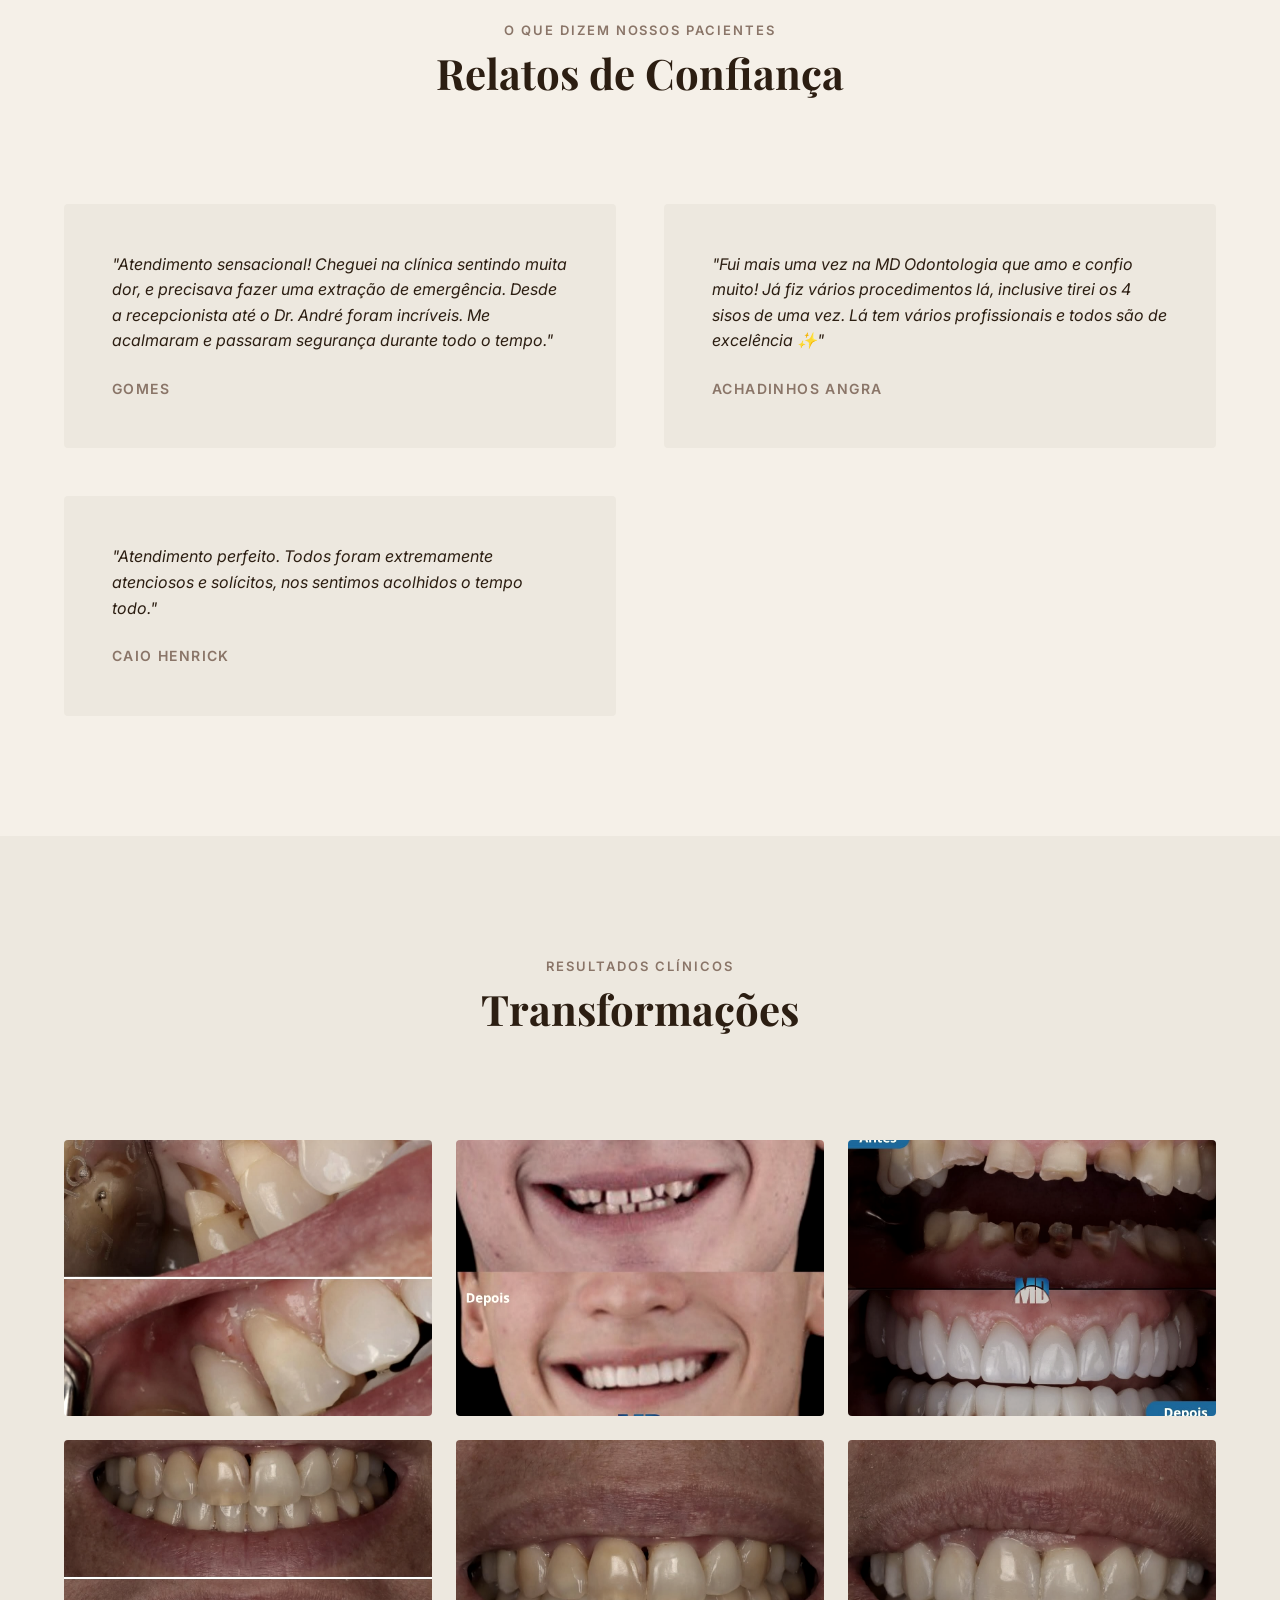
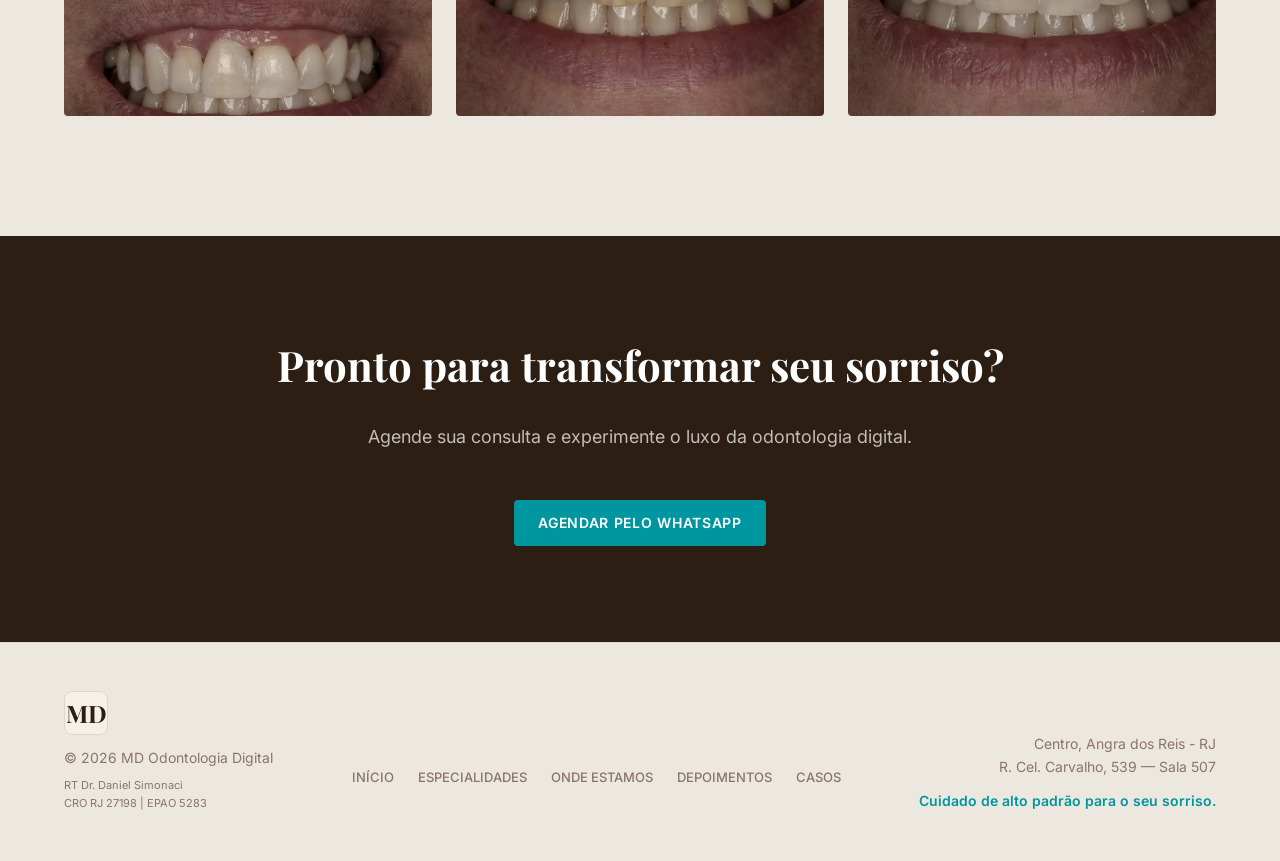
==== commit 7e2e4915: "style(PREA-36): align hero team image to the top for better desktop view" ====
--- a/projects/md-odontologia-digital/index.html
+++ b/projects/md-odontologia-digital/index.html
@@ -277,6 +277,7 @@
             top: 0; left: 0;
             width: 100%; height: 100%;
             object-fit: cover;
+            object-position: top;
             z-index: 0;
             filter: saturate(0.8) contrast(1.1) sepia(0.15); /* Editorial filter */
         }
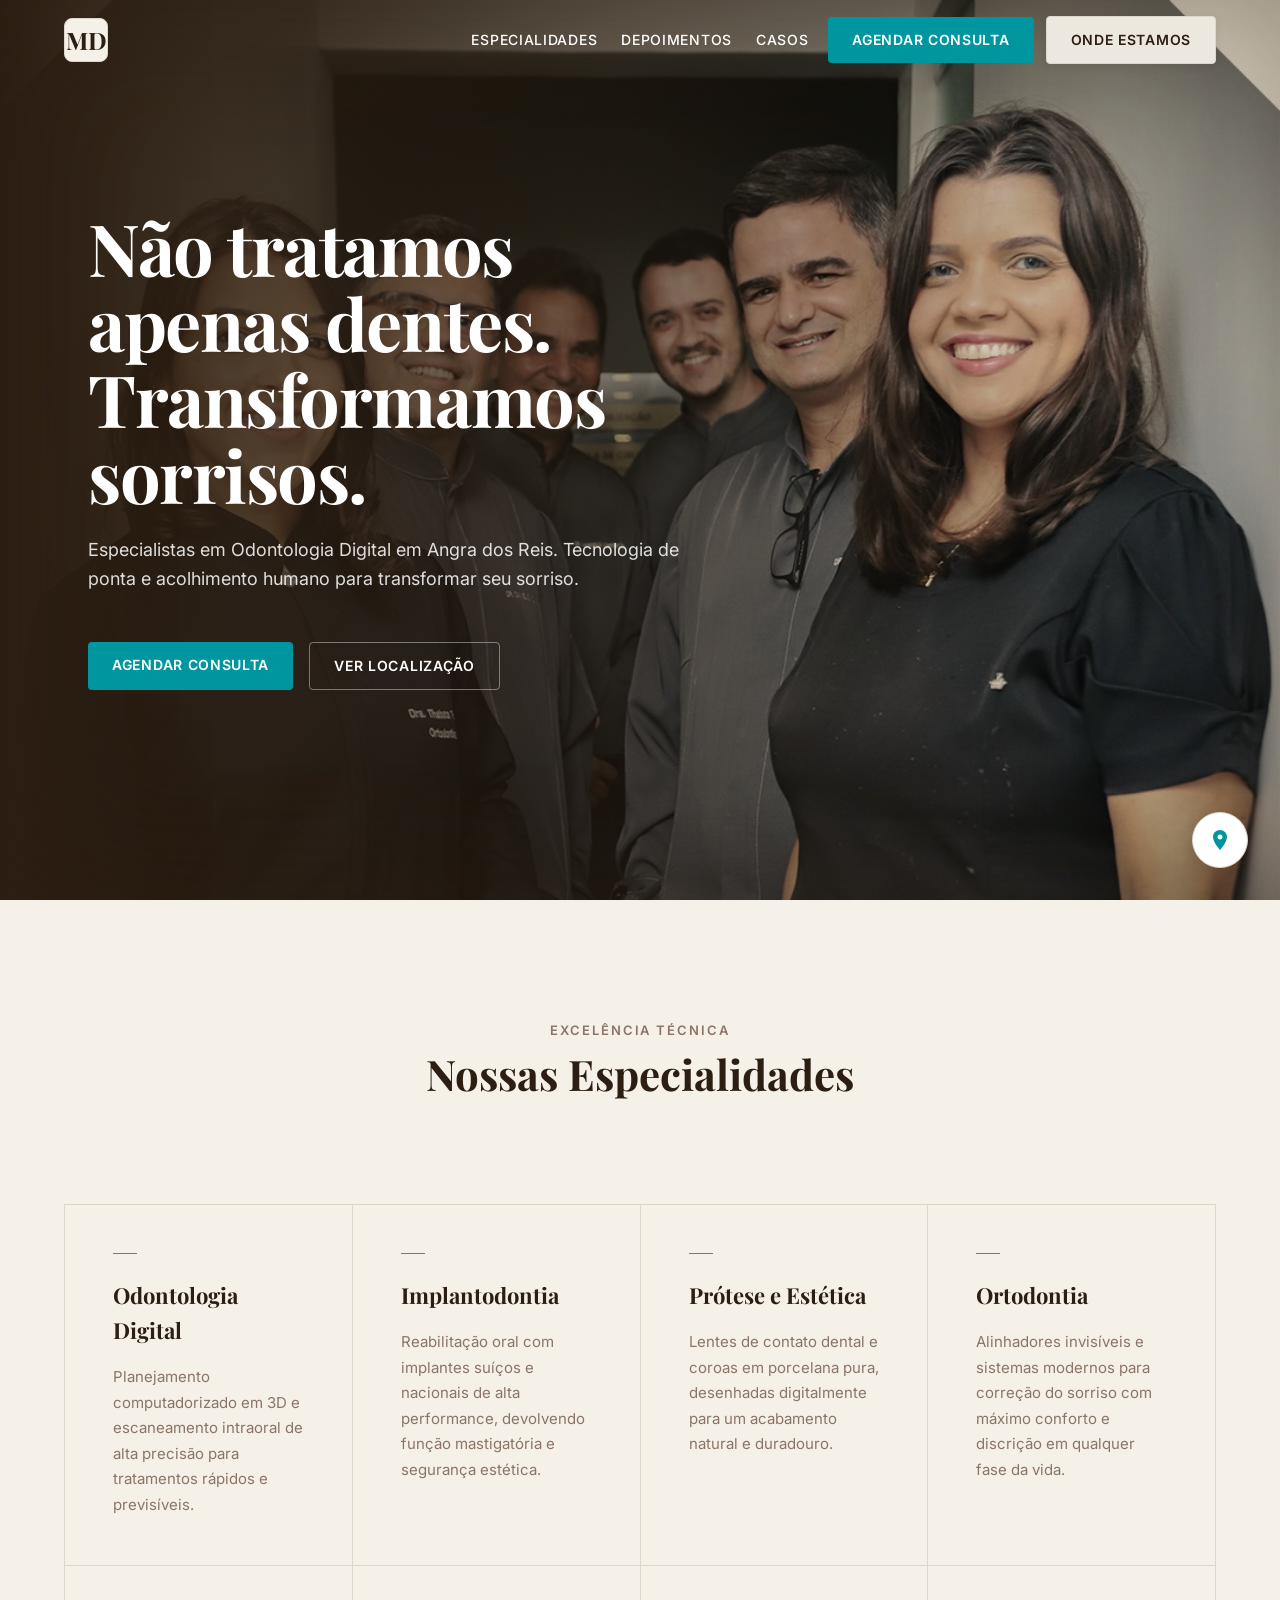
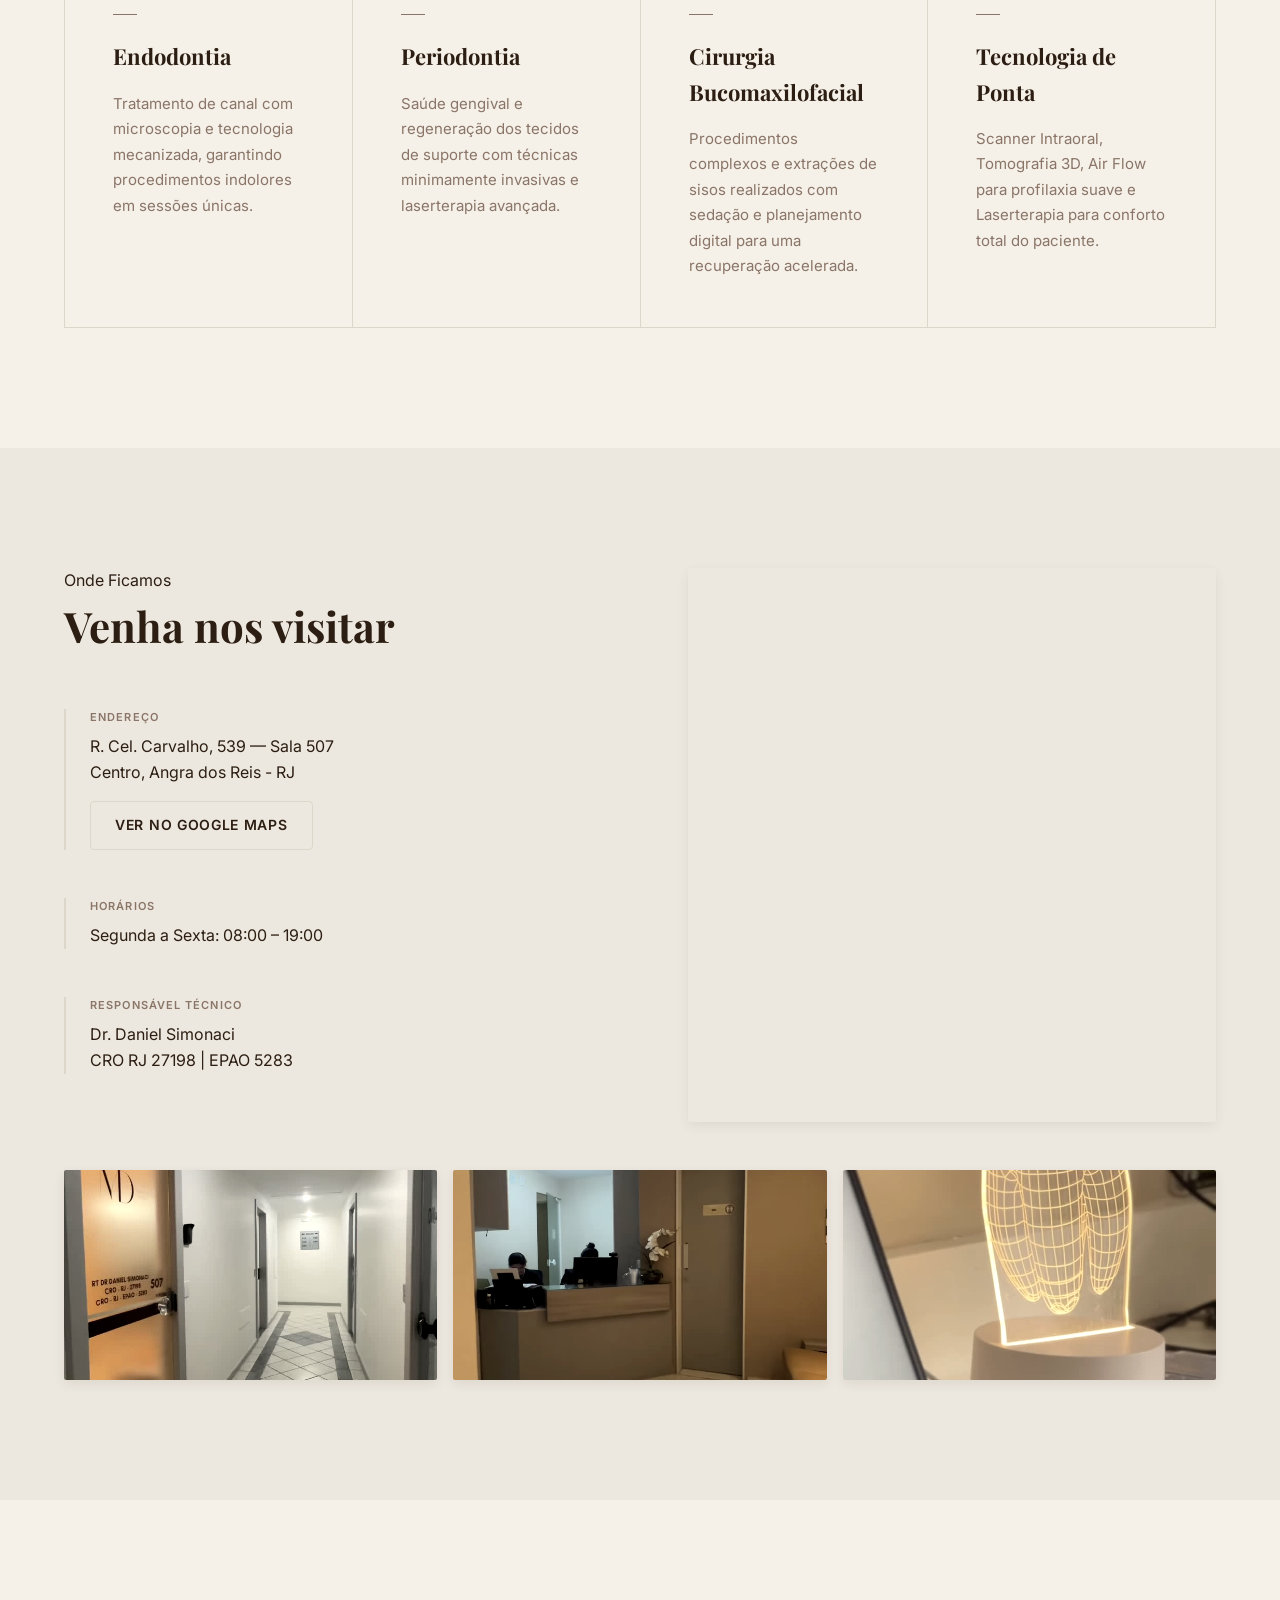
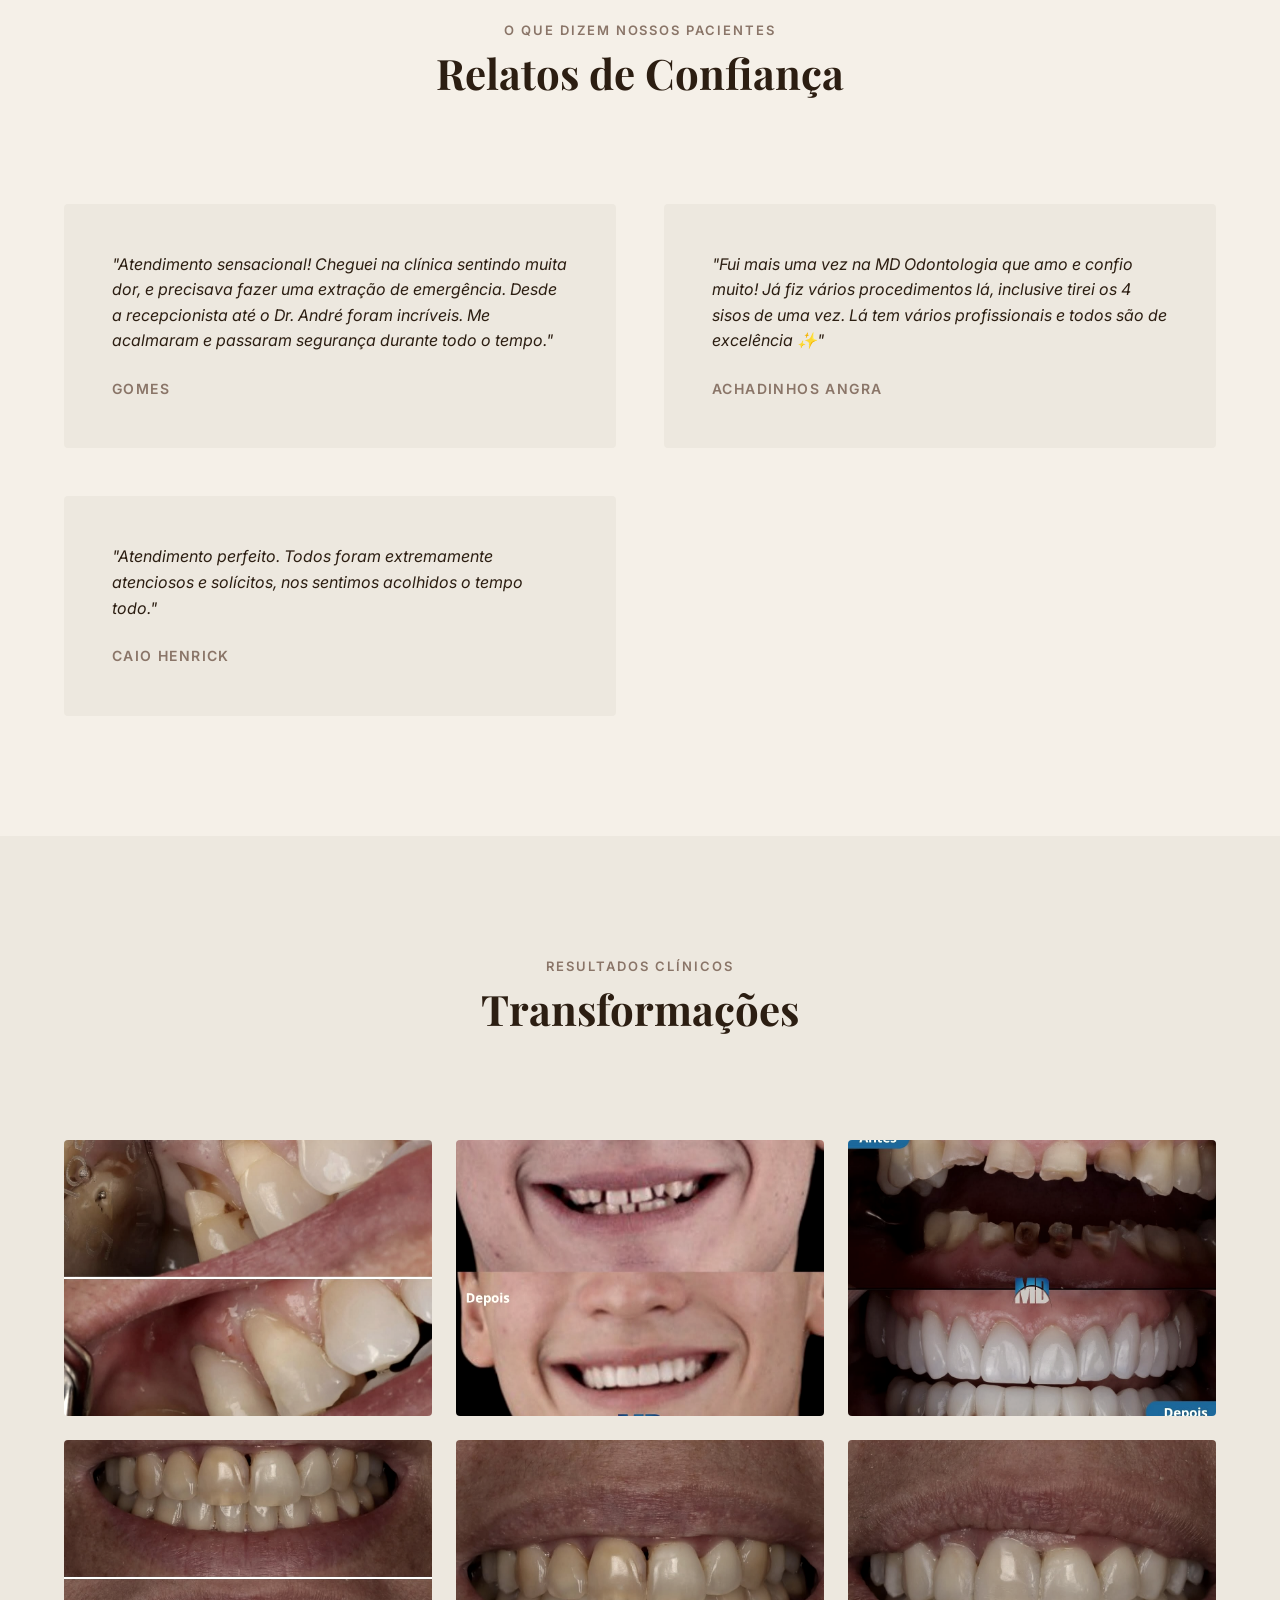
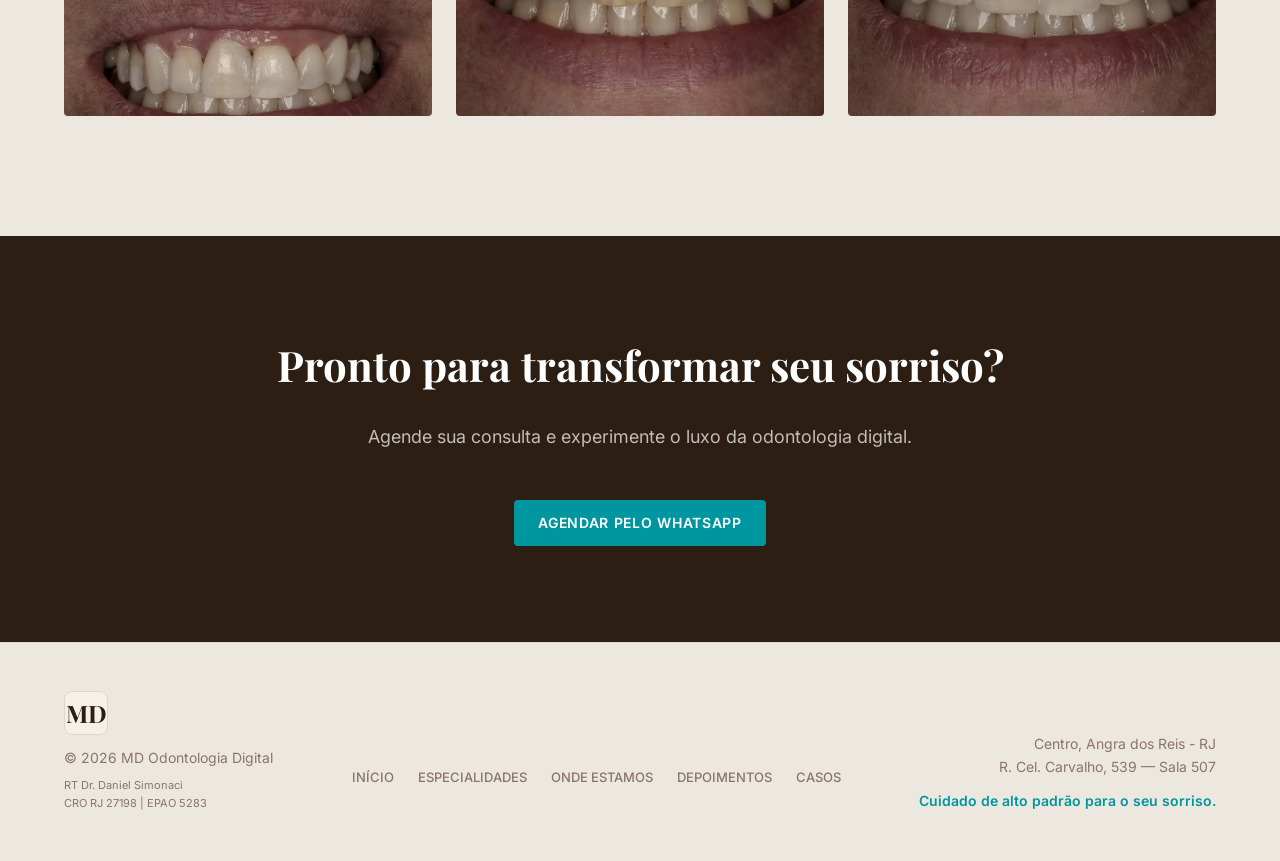
==== commit fe0d182e: "fix(PREA-42): adjust PC view hero alignment and navigation - Hero Poster: aligned to TOP for pre-loa" ====
--- a/projects/md-odontologia-digital/index.html
+++ b/projects/md-odontologia-digital/index.html
@@ -118,8 +118,8 @@
             box-shadow: 0 1px 0 rgba(44, 30, 18, 0.05);
         }
         .nav-inner {
-            display: flex;
-            justify-content: space-between;
+            display: grid;
+            grid-template-columns: 1fr auto 1fr;
             align-items: center;
             width: 100%;
         }
@@ -137,7 +137,14 @@
             border-radius: 8px;
         }
         .nav-links { display: none; gap: var(--space-md); }
-        .nav-links a { font-size: 14px; font-weight: 500; text-transform: uppercase; letter-spacing: 0.05em; }
+        .nav-links a { 
+            font-size: 14px; 
+            font-weight: 500; 
+            text-transform: uppercase; 
+            letter-spacing: 0.05em; 
+            color: white; /* Visibility on dark hero */
+        }
+        nav.nav-scrolled .nav-links a { color: var(--deep-espresso); }
         .nav-links a:hover { color: var(--clinical-teal); }
         
         .btn-cta {
@@ -221,7 +228,7 @@
         .btn-floating-location {
             position: fixed;
             bottom: 32px;
-            left: 32px;
+            right: 32px;
             z-index: 999;
             background-color: white;
             color: var(--deep-espresso);
@@ -242,7 +249,7 @@
         .btn-floating-location svg { width: 24px; height: 24px; fill: var(--clinical-teal); }
 
         @media (max-width: 768px) {
-            .btn-floating-location { bottom: 24px; left: 24px; width: 48px; height: 48px; }
+            .btn-floating-location { bottom: 24px; right: 24px; width: 48px; height: 48px; }
             .hero-actions { justify-content: center; }
         }
 
@@ -250,6 +257,7 @@
             display: flex;
             gap: 12px;
             align-items: center;
+            justify-self: end;
         }
 
         @media (max-width: 480px) {
@@ -272,15 +280,16 @@
             overflow: hidden;
             background-color: var(--deep-espresso);
         }
-        .hero-video {
+        .hero-video, .hero-poster {
             position: absolute;
             top: 0; left: 0;
             width: 100%; height: 100%;
             object-fit: cover;
-            object-position: top;
             z-index: 0;
             filter: saturate(0.8) contrast(1.1) sepia(0.15); /* Editorial filter */
         }
+        .hero-poster { object-position: top; }
+        .hero-video { object-position: center; }
         .hero::before {
             content: '';
             position: absolute;
@@ -478,9 +487,7 @@
         <div class="container nav-inner">
             <a href="#hero" class="logo">MD</a>
             <ul class="nav-links">
-                <li><a href="#hero">Início</a></li>
                 <li><a href="#especialidades">Especialidades</a></li>
-                <li><a href="#localizacao">Onde Estamos</a></li>
                 <li><a href="#depoimentos">Depoimentos</a></li>
                 <li><a href="#casos">Casos</a></li>
             </ul>
@@ -492,7 +499,8 @@
     </nav>
 
     <section id="hero" class="hero">
-        <video autoplay muted loop playsinline class="hero-video" poster="assets/equipe.jpg">
+        <img src="assets/equipe.jpg" class="hero-poster" alt="Equipe MD Odontologia Digital">
+        <video autoplay muted loop playsinline class="hero-video">
             <source src="assets/md-odontologia-preview.mp4" type="video/mp4">
         </video>
         <div class="container">
